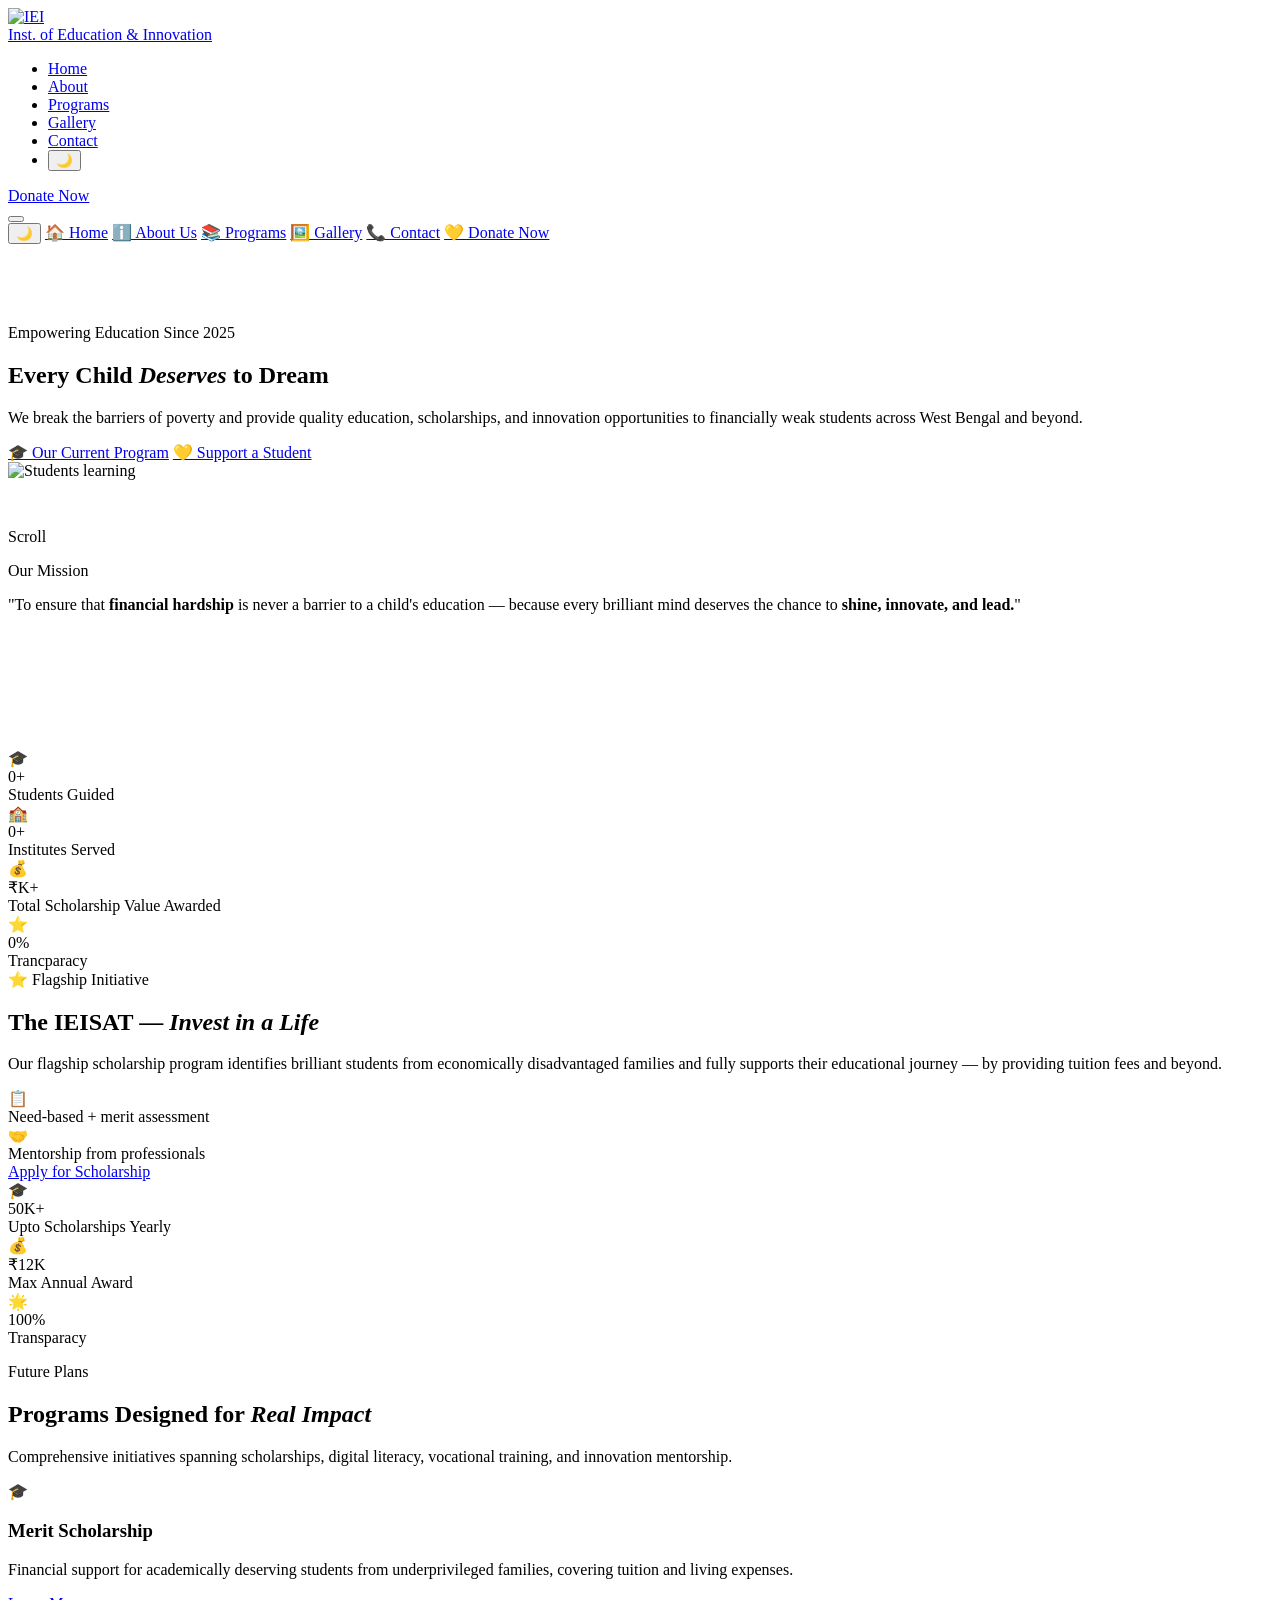
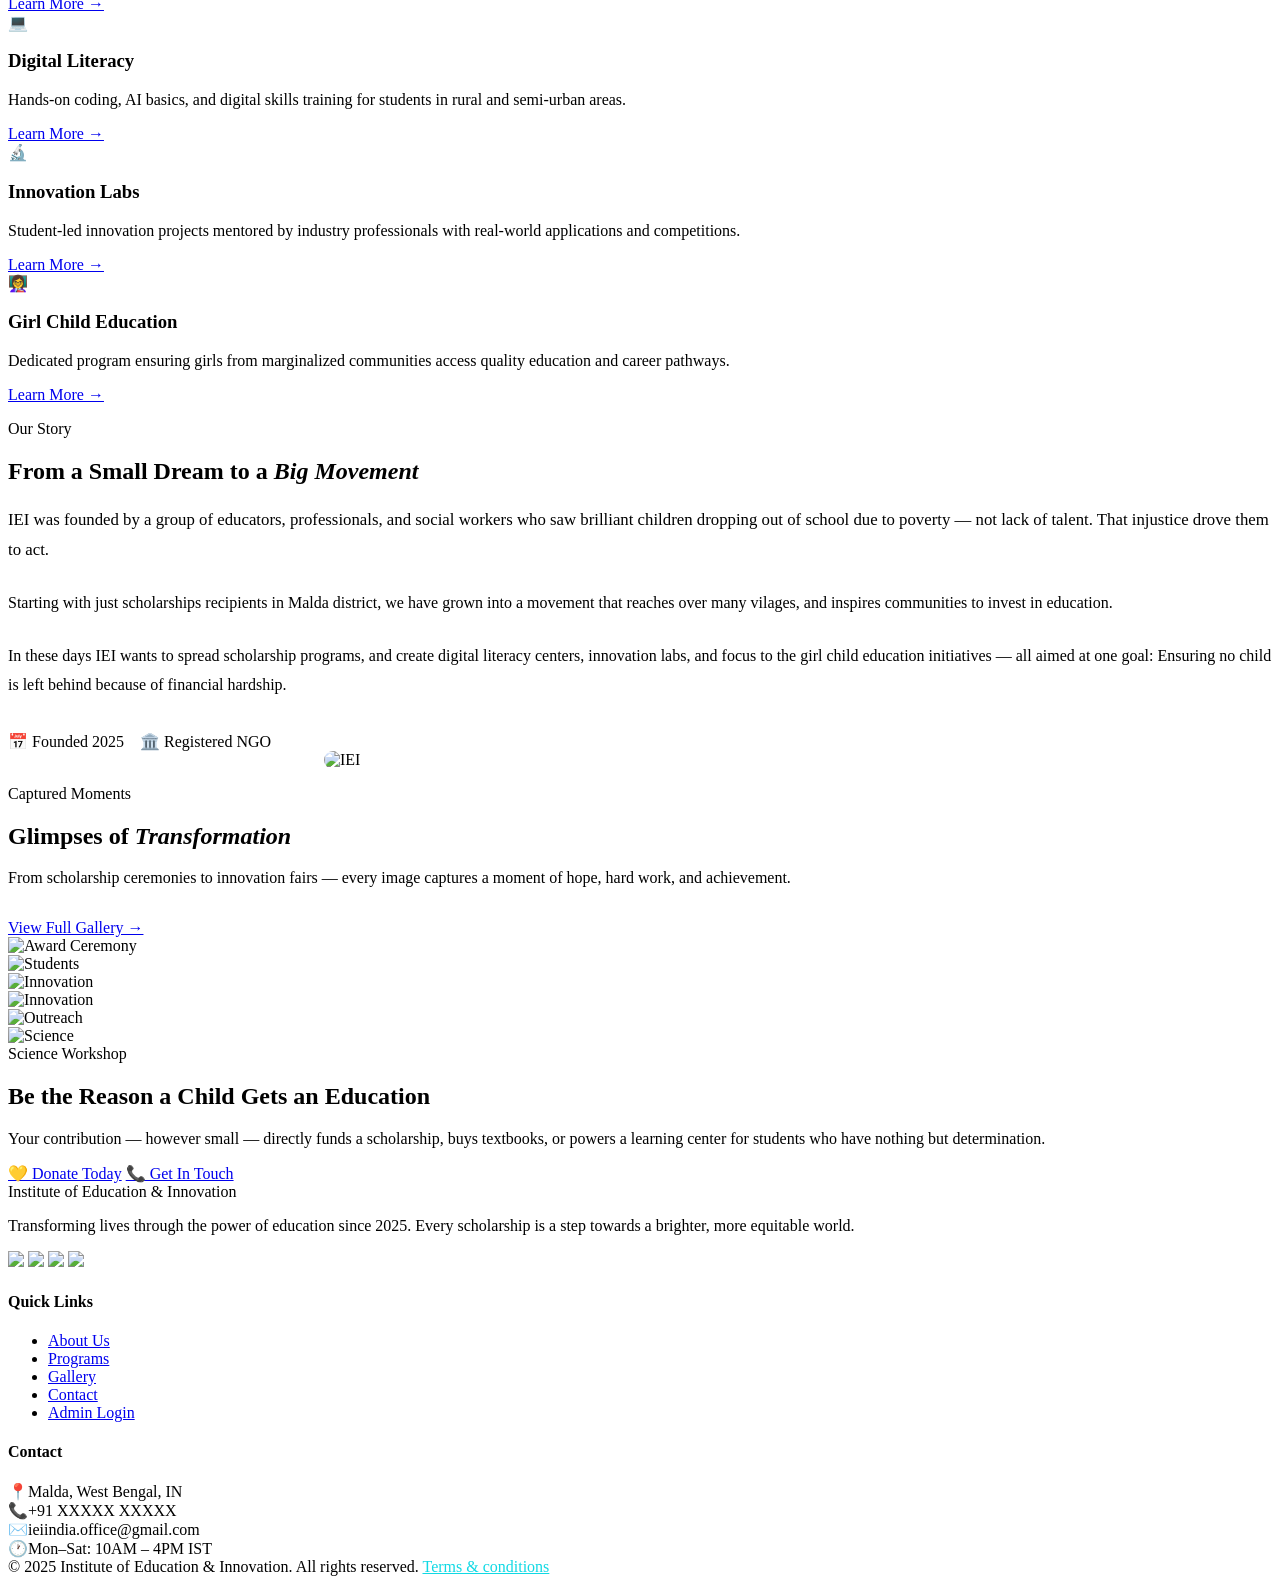
==== index.html @ 22fd5e01 "Add files via upload" ====
<!doctype html>
<html lang="en">
  <head>
    <script>
      // Apply saved theme INSTANTLY — prevents flash of default theme
      (function () {
        var t = localStorage.getItem("iei-site-theme");
        if (t && t !== "default")
          document.documentElement.setAttribute("data-site-theme", t);
        var d = localStorage.getItem("iei-theme");
        if (d === "dark")
          document.documentElement.setAttribute("data-theme", "dark");
      })();
    </script>
    <meta charset="UTF-8" />
    <meta name="viewport" content="width=device-width, initial-scale=1.0" />
    <meta
      name="description"
      content="Institute of Education & Innovation — Empowering underprivileged students through scholarships, education and innovation programs in West Bengal."
    />
    <title>Institute of Education & Innovation</title>
    <link rel="stylesheet" href="css/main.css" />
    <link rel="stylesheet" href="css/loader.css" />
    <link rel="stylesheet" href="css/themes.css" />
    <link rel="stylesheet" href="css/home.css" />
  </head>
  <body>
    <!-- NAVBAR -->
    <nav class="navbar" id="navbar">
  <div class="nav-container">
    <a href="index.html" class="nav-logo">
      <div class="nav-logo-icon">
    <img src="./img/ieilogo.png" alt="IEI">
      </div>
      <div class="nav-logo-text">
        <span class="nav-logo-primary">Inst. of Education</span>
        <span class="nav-logo-secondary">& Innovation</span>
      </div>
    </a>
        <ul class="nav-links">
          <li><a href="index.html" class="nav-link active">Home</a></li>
          <li><a href="#abt" class="nav-link">About</a></li>
          <li><a href="#scholarshipsec" class="nav-link">Programs</a></li>
          <!-- <li><a href="news.html" class="nav-link">Updates</a></li> -->
          <li><a href="gallery.html" class="nav-link">Gallery</a></li>
          <li><a href="contact.html" class="nav-link">Contact</a></li>
          <li>
            <button class="theme-toggle" aria-label="Toggle theme">🌙</button>
          </li>
        </ul>
        <div class="nav-actions">
          <a href="contact.html#donate" class="btn btn-primary btn-sm"
            >Donate Now</a
          >
        </div>
        <button class="hamburger" id="hamburger" aria-label="Menu">
          <span></span><span></span><span></span>
        </button>
      </div>
    </nav>

    <!-- MOBILE NAV -->
    <nav class="mobile-nav" id="mobileNav">
      <button class="theme-toggle" aria-label="Toggle theme">🌙</button>
      <a href="index.html" class="mobile-nav-link">🏠 Home</a>
      <a href="#abt" class="mobile-nav-link">ℹ️ About Us</a>
      <a href="#scholarshipsec" class="mobile-nav-link">📚 Programs</a>
      <!-- <a href="news.html" class="mobile-nav-link">📰 News & Events</a> -->
      <a href="gallery.html" class="mobile-nav-link">🖼️ Gallery</a>
      <a href="contact.html" class="mobile-nav-link">📞 Contact</a>
      <a
        href="contact.html#donate"
        class="btn btn-primary"
        style="margin-top: 1rem"
        >💛 Donate Now</a
      >
    </nav>

    <!-- HERO SECTION -->
    <section class="hero-section">
      <div class="hero-bg">
        <div class="hero-bg-pattern"></div>
        <div class="hero-grid-overlay"></div>
      </div>
      <div class="container">
        <div class="grid-2" style="align-items: center; padding: 5rem 0 3rem">
          <div class="hero-content">
            <div class="hero-eyebrow">
              <span class="hero-eyebrow-dot"></span>
              Empowering Education Since 2025
            </div>
            <h1 class="hero-title">
              Every Child
              <em>Deserves</em>
              <span class="hero-title-accent">to Dream</span>
            </h1>
            <p class="hero-desc">
              We break the barriers of poverty and provide quality education,
              scholarships, and innovation opportunities to financially weak
              students across West Bengal and beyond.
            </p>
            <div class="hero-actions">
              <a href="#scholarshipsec" class="btn btn-gold btn-lg"
                >🎓 Our Current Program</a
              >
              <a href="contact.html#donate" class="btn btn-white btn-lg"
                >💛 Support a Student</a
              >
            </div>
            <!-- <div class="hero-stats">
          <div class="hero-stat-item">
            <div class="hero-stat-number">
              <span data-count="2400">0</span><span>+</span></div>
            <div class="hero-stat-label">Students Supported</div>
          </div>
          <div class="hero-stat-item">
            <div class="hero-stat-number"><span data-count="180">0</span><span>+</span></div>
            <div class="hero-stat-label">Villages Reached</div>
          </div>
          <div class="hero-stat-item">
            <div class="hero-stat-number"><span data-count="13">0</span></div>
            <div class="hero-stat-label">Years of Impact</div>
          </div>
        </div> -->
          </div>
          <div class="hero-image-side">
            <div class="hero-image-frame">
              <img
                src="img/heroimg1.png"
                alt="Students learning"
                class="hero-img-main"
              />
              <!-- <div class="hero-card-float hero-card-float-1">
            <div class="float-card-icon">🏆</div>
            <div class="float-card-value">₹2.4Cr+</div>
            <div class="float-card-label">Scholarships Awarded</div>
          </div> -->
              <!-- <div class="hero-card-float hero-card-float-2">
            <div class="float-card-icon">⭐</div>
            <div class="float-card-value">96%</div>
            <div class="float-card-label">Success Rate</div>
          </div> -->
            </div>
          </div>
        </div>
      </div>
      <div class="scroll-indicator">
        <div class="scroll-mouse"><div class="scroll-wheel"></div></div>
        <span>Scroll</span>
      </div>
    </section>

    <!-- MISSION STATEMENT -->
    <section class="section mission-section">
      <div class="container">
        <div class="reveal">
          <div class="center"></div>
          <p class="section-label">Our Mission</p>
          <p class="mission-text">
            "To ensure that <strong>financial hardship</strong> is never a
            barrier to a child's education — because every brilliant mind
            deserves the chance to <strong>shine, innovate, and lead.</strong>"
          </p>
          <div class="divider"></div>
        </div>
      </div>
    </section>

    <!-- IMPACT STATS -->
    <section class="section stats-section">
      <div class="container">
        <div class="section-header reveal" style="color: #fff">
          <p class="section-label" style="color: var(--clr-gold-light)">
            Our Impact
          </p>
          <h2 class="section-title" style="color: #fff">
            Numbers That Tell Our <em>Story</em>
          </h2>
          <p class="section-desc" style="color: rgba(255, 255, 255, 0.65)">
            Every number represents a life transformed, a dream fulfilled, a
            future secured.
          </p>
        </div>
        <div class="stats-grid">
          <div class="stat-card reveal delay-1">
            <span class="stat-icon">🎓</span>
            <div class="stat-number">
              <span data-count="500">0</span><span class="suffix">+</span>
            </div>
            <div class="stat-label">Students Guided</div>
          </div>
          <div class="stat-card reveal delay-2">
            <span class="stat-icon">🏫</span>
            <div class="stat-number">
              <span data-count="80">0</span><span class="suffix">+</span>
            </div>
            <div class="stat-label">Institutes Served</div>
          </div>
          <div class="stat-card reveal delay-3">
            <span class="stat-icon">💰</span>
            <div class="stat-number">
              ₹<span data-count="100"></span><span class="suffix">K+</span>
            </div>
            <div class="stat-label">Total Scholarship Value Awarded</div>
          </div>
          <div class="stat-card reveal delay-4">
            <span class="stat-icon">⭐</span>
            <div class="stat-number">
              <span data-count="100">0</span><span class="suffix">%</span>
            </div>
            <div class="stat-label">Trancparacy</div>
          </div>
        </div>
      </div>
    </section>

    <!-- SCHOLARSHIP HIGHLIGHT -->
    <section class="section scholarship-section" id="scholarshipsec">
      <div class="container">
        <div class="scholarship-card-big reveal-scale">
          <div class="scholarship-content">
            <div class="scholarship-eyebrow">⭐ Flagship Initiative</div>
            <h2 class="scholarship-title">
              The IEISAT — <em>Invest in a Life</em>
            </h2>
            <p class="scholarship-desc">
              Our flagship scholarship program identifies brilliant students
              from economically disadvantaged families and fully supports their
              educational journey — by providing tuition fees and
              beyond.
            </p>
            <div class="scholarship-features">
              <div class="scholarship-feature">
                <div class="scholarship-feature-icon">📋</div>
                Need-based + merit assessment
              </div>
              <!-- <div class="scholarship-feature">
                <div class="scholarship-feature-icon">💸</div>
                Full tuition, books & living support
              </div> -->
              <div class="scholarship-feature">
                <div class="scholarship-feature-icon">🤝</div>
                Mentorship from professionals
              </div>
              <!-- <div class="scholarship-feature">
                <div class="scholarship-feature-icon">💼</div>
                Career placement assistance
              </div> -->
            </div>
            <div style="display: flex; gap: 1rem; flex-wrap: wrap">
              <a href="https://ieisat.vercel.app" class="btn btn-gold btn-lg"
                >Apply for Scholarship</a
              >
              <a
                href="contact.html#donate"
                class="btn btn-outline"
                style="color: #fff; border-color: rgba(255, 255, 255, 0.3)"
                >Sponsor a Student</a
              >
            </div>
          </div>
          <div class="scholarship-visual">
            <div class="scholarship-stat-card">
              <div class="sch-stat-icon">🎓</div>
              <div>
                <div class="sch-stat-num">50K+</div>
                <div class="sch-stat-lbl">Upto Scholarships Yearly</div>
              </div>
            </div>
            <div class="scholarship-stat-card">
              <div class="sch-stat-icon">💰</div>
              <div>
                <div class="sch-stat-num">₹12K</div>
                <div class="sch-stat-lbl">Max Annual Award</div>
              </div>
            </div>
            <!-- <div class="scholarship-stat-card">
              <div class="sch-stat-icon">📊</div>
              <div>
                <div class="sch-stat-num">4 Yrs</div>
                <div class="sch-stat-lbl">Full Course Support</div>
              </div>
            </div> -->
            <div class="scholarship-stat-card">
              <div class="sch-stat-icon">🌟</div>
              <div>
                <div class="sch-stat-num">100%</div>
                <div class="sch-stat-lbl">Transparacy</div>
              </div>
            </div>
          </div>
        </div>
      </div>
    </section>

    <!-- FEATURED PROGRAMS -->
    <section class="section programs-section">
      <div class="container">
        <div class="section-header reveal">
          <p class="section-label">Future Plans</p>
          <h2 class="section-title">
            Programs Designed for <em>Real Impact</em>
          </h2>
          <p class="section-desc">
            Comprehensive initiatives spanning scholarships, digital literacy,
            vocational training, and innovation mentorship.
          </p>
        </div>
        <div class="grid-4">
          <div class="program-card reveal delay-1">
            <div class="program-icon icon-primary">🎓</div>
            <h3>Merit Scholarship</h3>
            <p>
              Financial support for academically deserving students from
              underprivileged families, covering tuition and living expenses.
            </p>
            <a href="#" class="program-link">Learn More →</a>
          </div>
          <div class="program-card reveal delay-2">
            <div class="program-icon icon-gold">💻</div>
            <h3>Digital Literacy</h3>
            <p>
              Hands-on coding, AI basics, and digital skills training for
              students in rural and semi-urban areas.
            </p>
            <a href="#" class="program-link">Learn More →</a>
          </div>
          <div class="program-card reveal delay-3">
            <div class="program-icon icon-navy">🔬</div>
            <h3>Innovation Labs</h3>
            <p>
              Student-led innovation projects mentored by industry professionals
              with real-world applications and competitions.
            </p>
            <a href="#" class="program-link">Learn More →</a>
          </div>
          <div class="program-card reveal delay-4">
            <div class="program-icon icon-green">👩‍🏫</div>
            <h3>Girl Child Education</h3>
            <p>
              Dedicated program ensuring girls from marginalized communities
              access quality education and career pathways.
            </p>
            <a href="#" class="program-link">Learn More →</a>
          </div>
        </div>
      </div>
    </section>
<!-- About Section -->
  <section class="section" id="abt" style="background:var(--clr-bg)">
  <div class="container">
    <div class="grid-2" style="align-items:center;gap:4rem;">
      <div class="reveal-left">
        <p class="section-label">Our Story</p>
        <h2 class="section-title">From a Small Dream to a <em>Big Movement</em></h2>
        <p style="font-size:1.05rem;color:var(--clr-text-2);line-height:1.8;margin-bottom:1.5rem;">IEI was founded by a group of educators, professionals, and social workers who saw brilliant children dropping out of school due to poverty — not lack of talent. That injustice drove them to act.</p>
        <p style="font-size:1rem;color:var(--clr-text-2);line-height:1.8;margin-bottom:1.5rem;">Starting with just scholarships recipients in Malda district, we have grown into a movement that reaches over many vilages, and inspires communities to invest in education.</p>
        <p style="font-size:1rem;color:var(--clr-text-2);line-height:1.8;margin-bottom:2rem;">In these days IEI wants to spread scholarship programs, and create digital literacy centers, innovation labs, and focus to the girl child education initiatives — all aimed at one goal: Ensuring no child is left behind because of financial hardship.</p>
        <div style="display:flex;gap:1rem;flex-wrap:wrap;">
          <div class="badge badge-primary">📅 Founded 2025</div>
          <div class="badge badge-gold">🏛️ Registered NGO</div>
        </div>
      </div>
      <div class="reveal-right">
        <img src="img/ieilogo.png" alt="IEI" style="border-radius:24px; width:50%; margin:0 auto; display:block; box-shadow:var(--shadow-lg);">
      </div>
    </div>
  </div>
</section>

    <!-- LATEST NEWS PREVIEW -->
    <!-- <section class="section news-section">
      <div class="container">
        <div
          class="flex-between reveal"
          style="margin-bottom: var(--space-3xl); flex-wrap: wrap; gap: 1rem"
        >
          <div>
            <p class="section-label" style="margin-bottom: 0.5rem">
              Stay Updated
            </p>
            <h2 class="section-title" style="margin-bottom: 0">
              Latest <em>News & Events</em>
            </h2>
          </div>
          <a href="news.html" class="btn btn-outline">View All →</a>
        </div>
        <div class="grid-3" id="newsPreviewGrid">
          <-- Populated by news.js -->
          <!-- <div class="card reveal delay-1">
            <div
              style="
                height: 220px;
                background: var(--clr-bg-2);
                border-radius: 16px 16px 0 0;
                display: flex;
                align-items: center;
                justify-content: center;
                color: var(--clr-text-muted);
                font-size: 2rem;
              "
            >
              📰
            </div>
            <div class="card-body">
              <span class="card-tag">Loading...</span>
              <h3 class="card-title">Loading news...</h3>
            </div>
          </div>
        </div>
      </div>
    </section> -->

    <!-- GALLERY PREVIEW -->
    <section class="section gallery-preview-section">
      <div class="container">
        <div class="grid-2" style="align-items: center; gap: 4rem">
          <div class="reveal-left">
            <p class="section-label">Captured Moments</p>
            <h2 class="section-title">Glimpses of <em>Transformation</em></h2>
            <p class="section-desc" style="text-align: left; margin: 0 0 2rem">
              From scholarship ceremonies to innovation fairs — every image
              captures a moment of hope, hard work, and achievement.
            </p>
            <a href="gallery.html" class="btn btn-primary"
              >View Full Gallery →</a
            >
          </div>
          <div class="gallery-grid-preview reveal-right">
            <div class="gallery-preview-item">
              <img
                src="https://images.unsplash.com/photo-1523580494863-6f3031224c94?w=600&q=80"
                alt="Award Ceremony"
                class="gallery-preview-img"
              />
              <div class="gallery-preview-overlay">
                <span class="gallery-preview-label"></span>
              </div>
            </div>
            <div class="gallery-preview-item">
              <img
                src="https://images.unsplash.com/photo-1509062522246-3755977927d7?w=600&q=80"
                alt="Students"
                class="gallery-preview-img"
              />
              <div class="gallery-preview-overlay">
                <span class="gallery-preview-label"></span>
              </div>
            </div>
            <div class="gallery-preview-item">
              <img
                src="https://images.unsplash.com/photo-1540575467063-178a50c2df87?w=600&q=80"
                alt="Innovation"
                class="gallery-preview-img"
              />
              <div class="gallery-preview-overlay">
                <span class="gallery-preview-label"></span>
              </div>
            </div>
            <div class="gallery-preview-item">
              <img
                src="https://images.unsplash.com/photo-1540575467063-178a50c2df87?w=600&q=80"
                alt="Innovation"
                class="gallery-preview-img"
              />
              <div class="gallery-preview-overlay">
                <span class="gallery-preview-label"></span>
              </div>
            </div>
            <div class="gallery-preview-item">
              <img
                src="https://images.unsplash.com/photo-1497633762265-9d179a990aa6?w=600&q=80"
                alt="Outreach"
                class="gallery-preview-img"
              />
              <div class="gallery-preview-overlay">
                <span class="gallery-preview-label"></span>
              </div>
            </div>
            <div class="gallery-preview-item">
              <img
                src="https://images.unsplash.com/photo-1544717305-2782549b5136?w=600&q=80"
                alt="Science"
                class="gallery-preview-img"
              />
              <div class="gallery-preview-overlay">
                <span class="gallery-preview-label">Science Workshop</span>
              </div>
            </div>
          </div>
        </div>
      </div>
    </section>

    <!-- TESTIMONIALS -->
    <!-- <section class="section testimonials-section">
      <div class="container">
        <div class="section-header reveal">
          <p class="section-label">Success Stories</p>
          <h2 class="section-title">
            Lives Changed, <em>Dreams Fulfilled</em>
          </h2>
          <p class="section-desc">
            Hear from the students whose lives were transformed by IEI's support
            and dedication.
          </p>
        </div>
        <div class="grid-3">
          <div class="testimonial-card reveal delay-1">
            <div class="testimonial-quote">"</div>
            <p class="testimonial-text">
              IEI's scholarship was the difference between giving up my dreams
              and pursuing medicine. Today I'm a final-year MBBS student, and I
              owe my journey to their belief in me.
            </p>
            <div class="testimonial-author">
              <div class="testimonial-avatar-placeholder">P</div>
              <div>
                <div class="testimonial-name">Priya Sharma</div>
                <div class="testimonial-role">
                  MBBS Student, Medical College Kolkata
                </div>
              </div>
            </div>
          </div>
          <div class="testimonial-card reveal delay-2">
            <div class="testimonial-quote">"</div>
            <p class="testimonial-text">
              Growing up in a small village with parents who were farmers,
              higher education seemed impossible. IEI not only funded my
              engineering degree but mentored me every step of the way.
            </p>
            <div class="testimonial-author">
              <div class="testimonial-avatar-placeholder">R</div>
              <div>
                <div class="testimonial-name">Rahul Das</div>
                <div class="testimonial-role">
                  Software Engineer, TCS Kolkata
                </div>
              </div>
            </div>
          </div>
          <div class="testimonial-card reveal delay-3">
            <div class="testimonial-quote">"</div>
            <p class="testimonial-text">
              The digital literacy program opened a world I never knew existed.
              I went from not owning a phone to building my first app and
              winning a district-level hackathon.
            </p>
            <div class="testimonial-author">
              <div class="testimonial-avatar-placeholder">A</div>
              <div>
                <div class="testimonial-name">Ananya Roy</div>
                <div class="testimonial-role">App Developer & IEI Alumni</div>
              </div>
            </div>
          </div>
        </div>
      </div>
    </section> -->

    <!-- CTA -->
    <section class="section cta-section">
      <div class="container">
        <div class="cta-content reveal">
          <h2 class="cta-title">Be the Reason a Child Gets an Education</h2>
          <p class="cta-desc">
            Your contribution — however small — directly funds a scholarship,
            buys textbooks, or powers a learning center for students who have
            nothing but determination.
          </p>
          <div class="cta-actions">
            <a href="contact.html#donate" class="btn btn-gold btn-lg"
              >💛 Donate Today</a
            >
            <a href="contact.html" class="btn btn-white btn-lg"
              >📞 Get In Touch</a
            >
          </div>
        </div>
      </div>
    </section>

    <!-- FOOTER -->
    <footer class="footer">
      <div class="container">
        <div class="footer-grid">
          <div class="footer-brand">
            <div class="footer-logo-text">
              Institute of Education & Innovation
            </div>
            <p>
              Transforming lives through the power of education since 2025.
              Every scholarship is a step towards a brighter, more equitable
              world.
            </p>
            <div class="footer-social">
              <a href="#" class="footer-social-link" aria-label="Facebook"><img src= "img/fblogo.webp"></a>
              <a href="#" class="footer-social-link" aria-label="Twitter"><img src= "img/xlogo.png"></a>
              <a href="#" class="footer-social-link" aria-label="Instagram"><img src= "img/insta logo.webp"></a>
              <a href="#" class="footer-social-link" aria-label="YouTube"><img src= "img/ytlogo.webp"></a>
            </div>
          </div>
          <div class="footer-col">
            <h4>Quick Links</h4>
            <ul class="footer-links">
              <li><a href="#abt" class="footer-link">About Us</a></li>
              <li><a href="#scholarshipsec" class="footer-link">Programs</a></li>
              <!-- <li><a href="news.html" class="footer-link">News & Events</a></li> -->
              <li><a href="gallery.html" class="footer-link">Gallery</a></li>
              <li><a href="contact.html" class="footer-link">Contact</a></li>
              <li><a href="login.html" class="footer-link">Admin Login</a></li>
            </ul>
          </div>
          <div class="footer-col">
            <!-- <h4>Programs</h4>
            <ul class="footer-links">
              <li>
                <a href="programs.html" class="footer-link"
                  >Merit Scholarship</a
                >
              </li>
              <li>
                <a href="programs.html" class="footer-link">Digital Literacy</a>
              </li>
              <li>
                <a href="programs.html" class="footer-link">Innovation Labs</a>
              </li>
              <li>
                <a href="programs.html" class="footer-link"
                  >Girl Child Education</a
                >
              </li>
              <li>
                <a href="programs.html" class="footer-link"
                  >Vocational Training</a
                >
              </li>
              <li>
                <a href="programs.html" class="footer-link"
                  >Career Mentorship</a
                >
              </li>
            </ul> -->
          </div>
          <div class="footer-col">
            <h4>Contact</h4>
            <div class="footer-contact-item">
              <span>📍</span
              ><span
                >Malda, West Bengal, IN</span
              >
            </div>
            <div class="footer-contact-item">
              <span>📞</span><span>+91 XXXXX XXXXX</span>
            </div>
            <div class="footer-contact-item">
              <span>✉️</span><span>ieiindia.office@gmail.com</span>
            </div>
            <div class="footer-contact-item">
              <span>🕐</span><span>Mon–Sat: 10AM – 4PM IST</span>
            </div>
          </div>
        </div>
        <div class="footer-bottom">
          <span
            >© 2025 Institute of Education & Innovation. All rights
            reserved.</span
          >
          <span><a href="policy.html" style="color: rgb(16, 217, 228);">Terms & conditions </a></span>
        </div>
      </div>
     </footer>


    
    <script src="js/loader.js"></script>
    <script src="js/theme.js"></script>
    <script src="js/main.js"></script>
    <script src="js/animations.js"></script>

  </body>
</html>
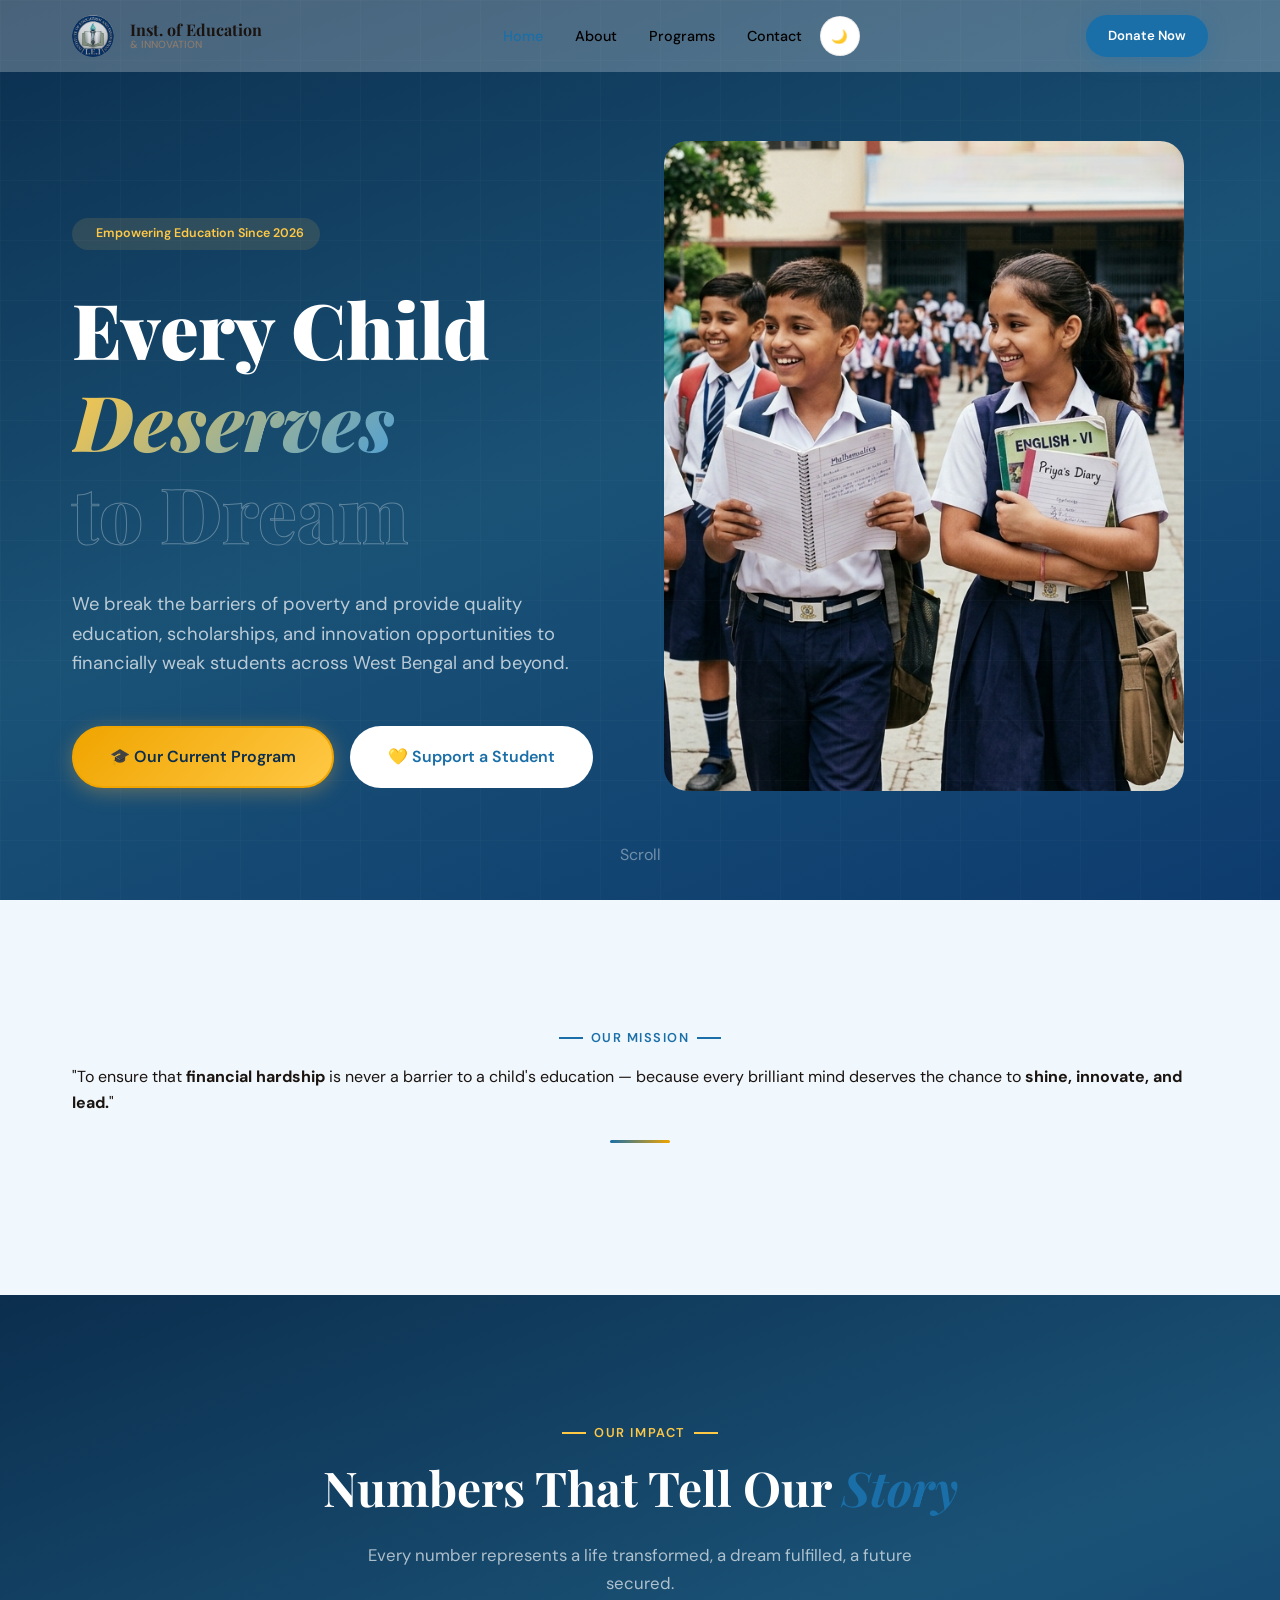
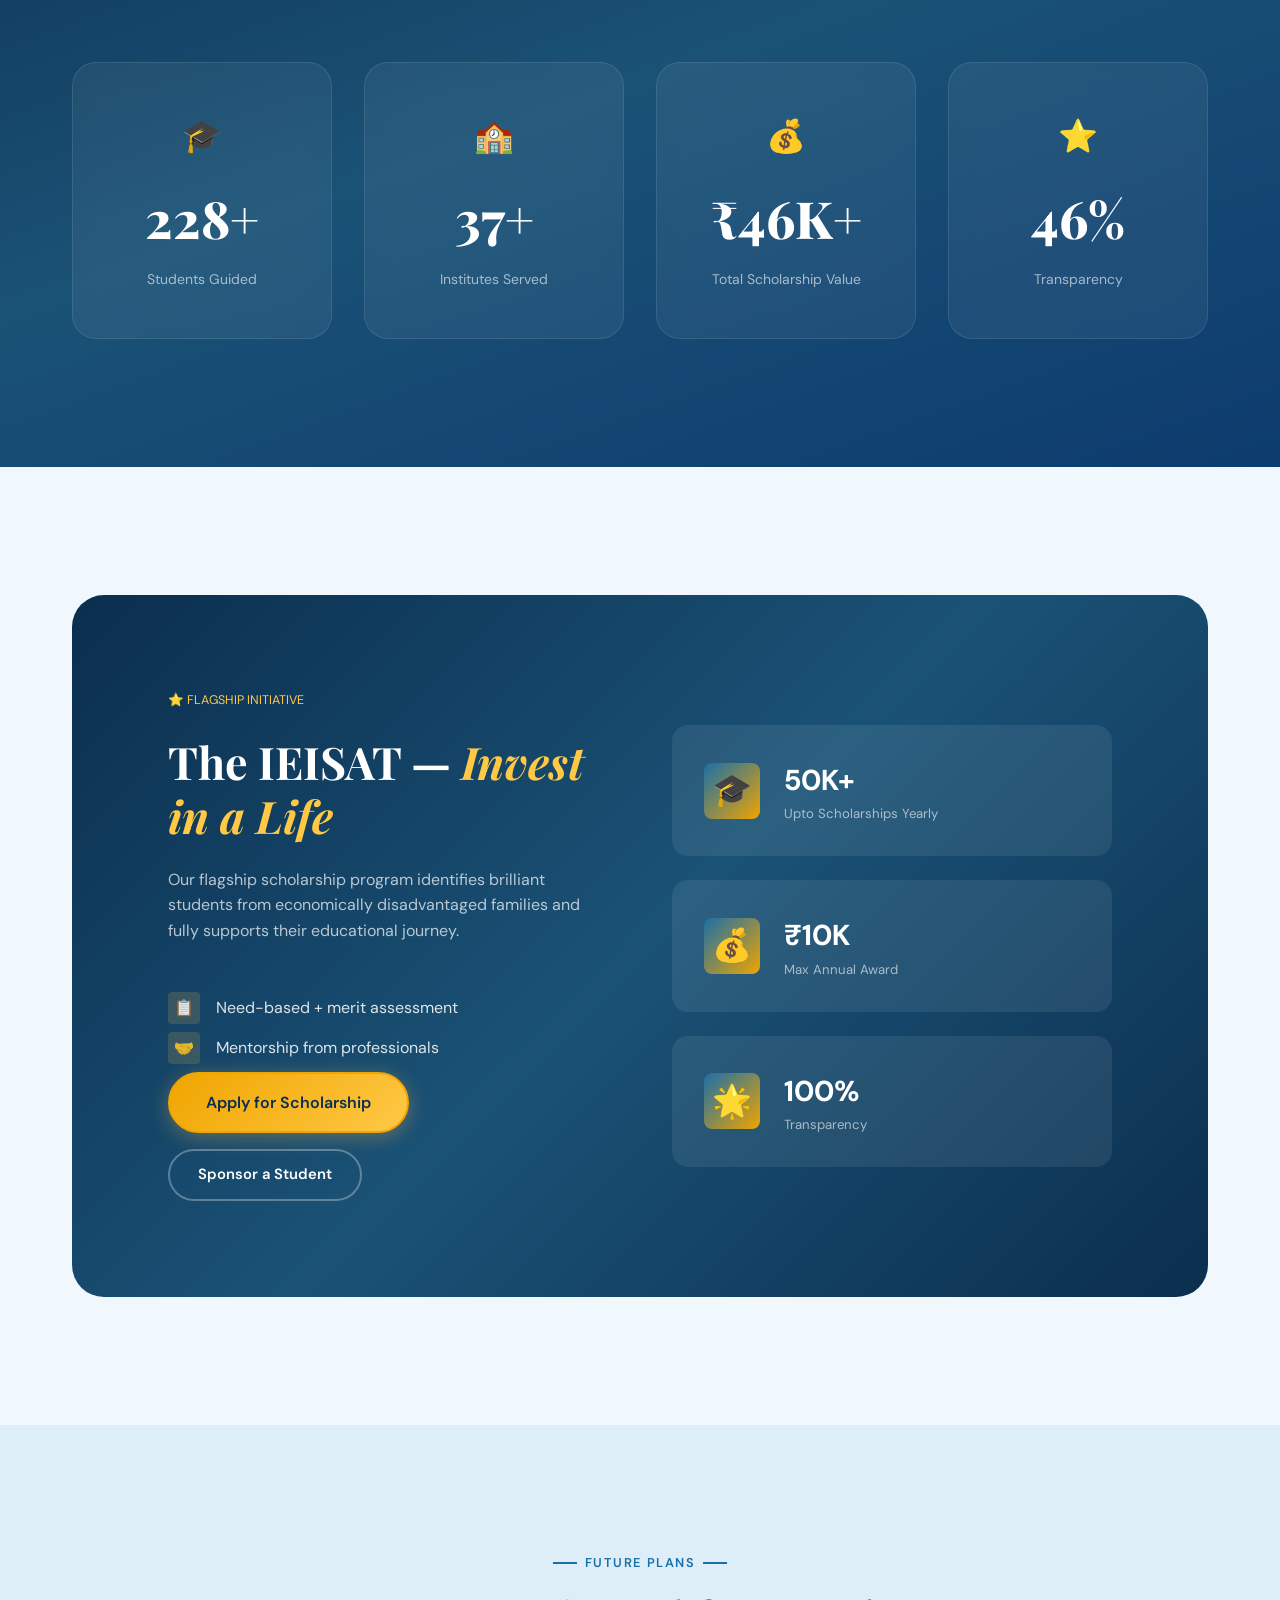
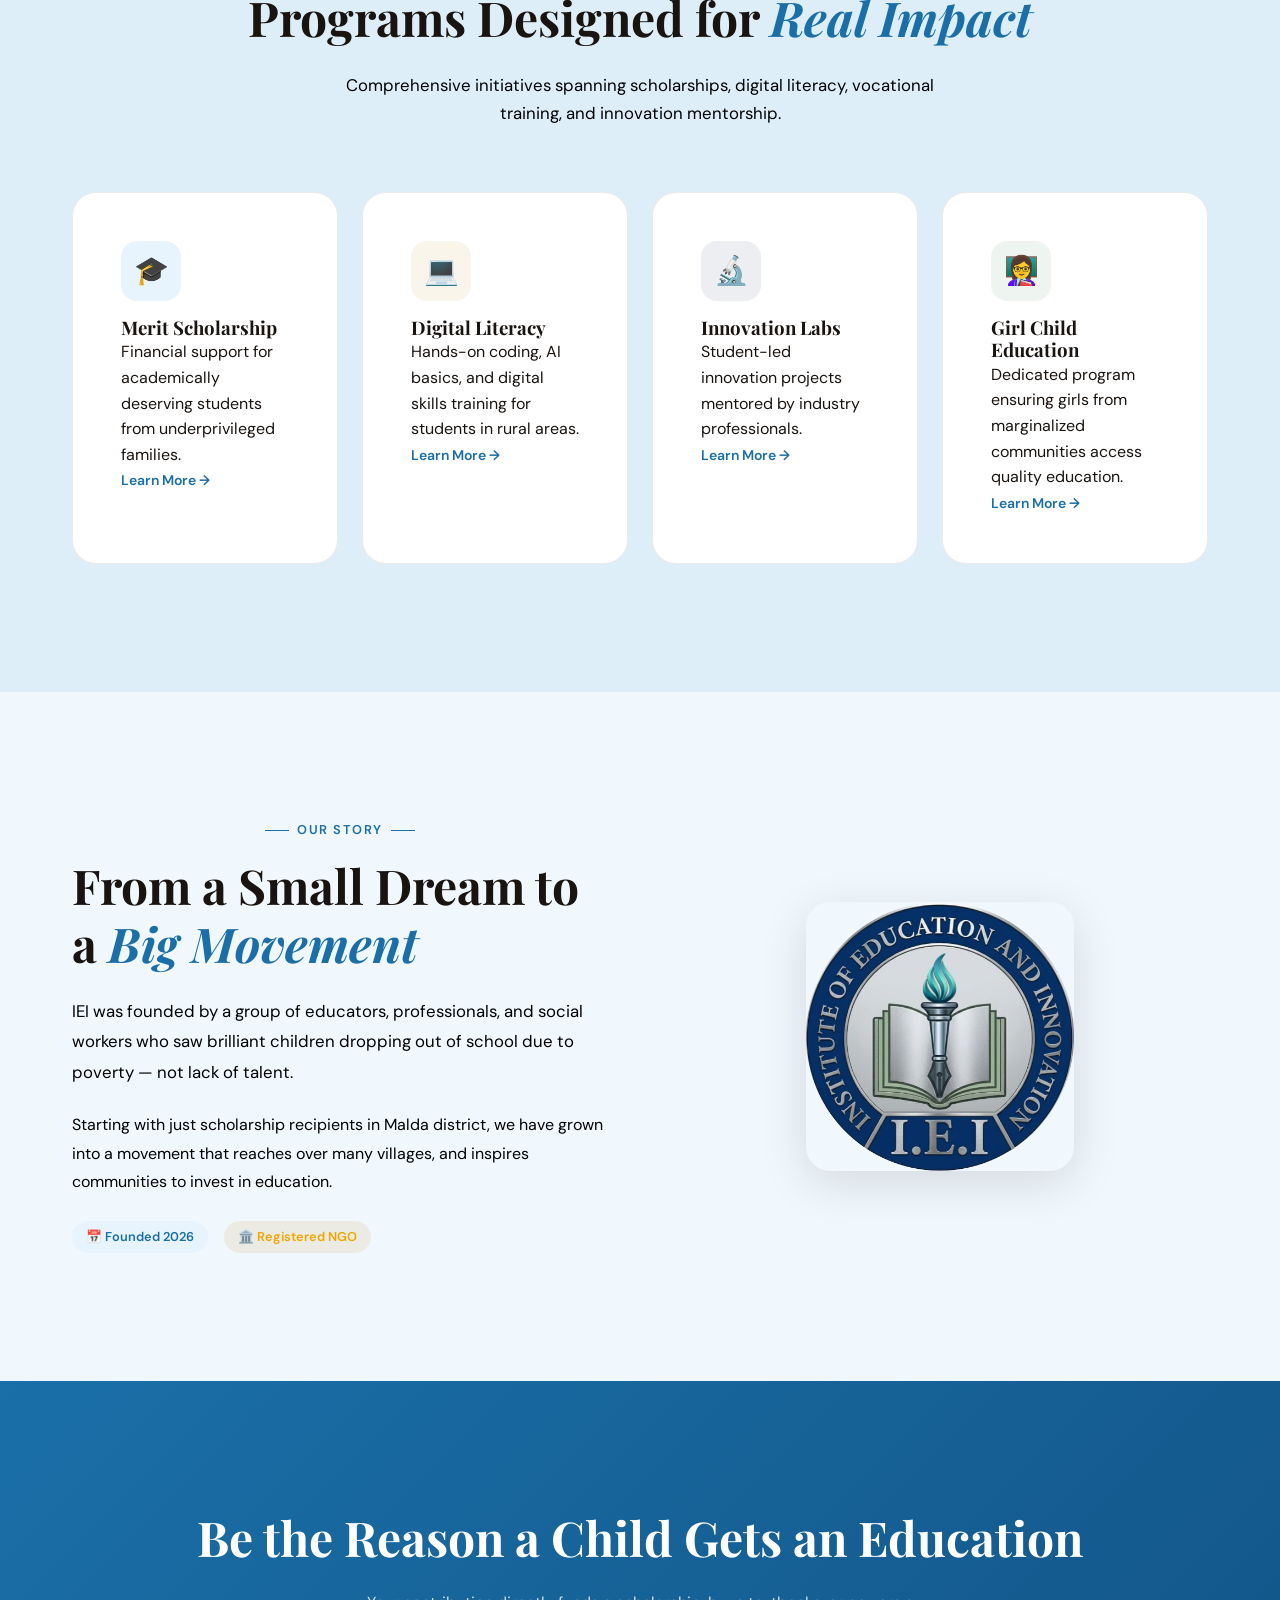
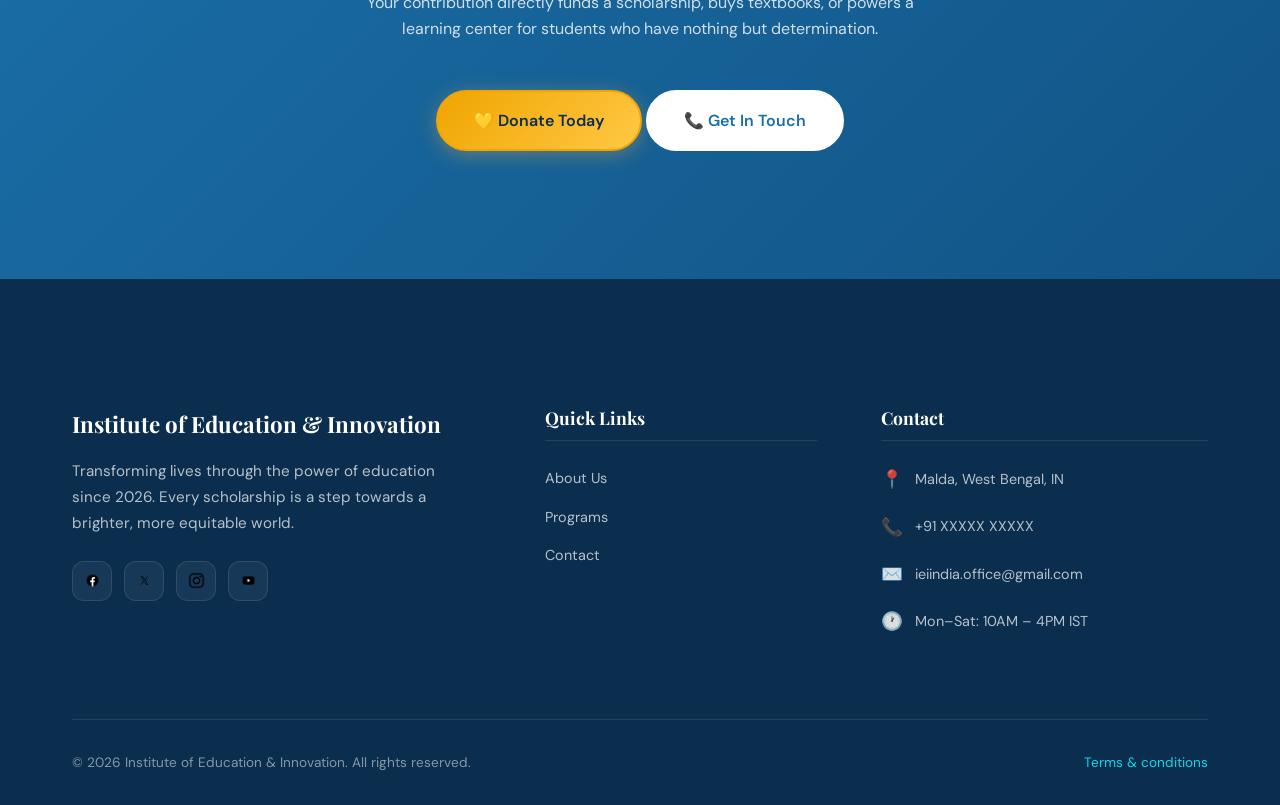
==== commit 8979690c: "Add files via upload" ====
--- a/index.html
+++ b/index.html
@@ -1,683 +1,381 @@
-<!doctype html>
-<html lang="en">
-  <head>
-    <script>
-      // Apply saved theme INSTANTLY — prevents flash of default theme
-      (function () {
-        var t = localStorage.getItem("iei-site-theme");
-        if (t && t !== "default")
-          document.documentElement.setAttribute("data-site-theme", t);
-        var d = localStorage.getItem("iei-theme");
-        if (d === "dark")
-          document.documentElement.setAttribute("data-theme", "dark");
-      })();
-    </script>
-    <meta charset="UTF-8" />
-    <meta name="viewport" content="width=device-width, initial-scale=1.0" />
-    <meta
-      name="description"
-      content="Institute of Education & Innovation — Empowering underprivileged students through scholarships, education and innovation programs in West Bengal."
-    />
-    <title>Institute of Education & Innovation</title>
-    <link rel="stylesheet" href="css/main.css" />
-    <link rel="stylesheet" href="css/loader.css" />
-    <link rel="stylesheet" href="css/themes.css" />
-    <link rel="stylesheet" href="css/home.css" />
-  </head>
-  <body>
-    <!-- NAVBAR -->
-    <nav class="navbar" id="navbar">
-  <div class="nav-container">
-    <a href="index.html" class="nav-logo">
-      <div class="nav-logo-icon">
-    <img src="./img/ieilogo.png" alt="IEI">
-      </div>
-      <div class="nav-logo-text">
-        <span class="nav-logo-primary">Inst. of Education</span>
-        <span class="nav-logo-secondary">& Innovation</span>
-      </div>
-    </a>
-        <ul class="nav-links">
-          <li><a href="index.html" class="nav-link active">Home</a></li>
-          <li><a href="#abt" class="nav-link">About</a></li>
-          <li><a href="#scholarshipsec" class="nav-link">Programs</a></li>
-          <!-- <li><a href="news.html" class="nav-link">Updates</a></li> -->
-          <li><a href="gallery.html" class="nav-link">Gallery</a></li>
-          <li><a href="contact.html" class="nav-link">Contact</a></li>
-          <li>
-            <button class="theme-toggle" aria-label="Toggle theme">🌙</button>
-          </li>
-        </ul>
-        <div class="nav-actions">
-          <a href="contact.html#donate" class="btn btn-primary btn-sm"
-            >Donate Now</a
-          >
-        </div>
-        <button class="hamburger" id="hamburger" aria-label="Menu">
-          <span></span><span></span><span></span>
-        </button>
-      </div>
-    </nav>
-
-    <!-- MOBILE NAV -->
-    <nav class="mobile-nav" id="mobileNav">
-      <button class="theme-toggle" aria-label="Toggle theme">🌙</button>
-      <a href="index.html" class="mobile-nav-link">🏠 Home</a>
-      <a href="#abt" class="mobile-nav-link">ℹ️ About Us</a>
-      <a href="#scholarshipsec" class="mobile-nav-link">📚 Programs</a>
-      <!-- <a href="news.html" class="mobile-nav-link">📰 News & Events</a> -->
-      <a href="gallery.html" class="mobile-nav-link">🖼️ Gallery</a>
-      <a href="contact.html" class="mobile-nav-link">📞 Contact</a>
-      <a
-        href="contact.html#donate"
-        class="btn btn-primary"
-        style="margin-top: 1rem"
-        >💛 Donate Now</a
-      >
-    </nav>
-
-    <!-- HERO SECTION -->
-    <section class="hero-section">
-      <div class="hero-bg">
-        <div class="hero-bg-pattern"></div>
-        <div class="hero-grid-overlay"></div>
-      </div>
-      <div class="container">
-        <div class="grid-2" style="align-items: center; padding: 5rem 0 3rem">
-          <div class="hero-content">
-            <div class="hero-eyebrow">
-              <span class="hero-eyebrow-dot"></span>
-              Empowering Education Since 2025
-            </div>
-            <h1 class="hero-title">
-              Every Child
-              <em>Deserves</em>
-              <span class="hero-title-accent">to Dream</span>
-            </h1>
-            <p class="hero-desc">
-              We break the barriers of poverty and provide quality education,
-              scholarships, and innovation opportunities to financially weak
-              students across West Bengal and beyond.
-            </p>
-            <div class="hero-actions">
-              <a href="#scholarshipsec" class="btn btn-gold btn-lg"
-                >🎓 Our Current Program</a
-              >
-              <a href="contact.html#donate" class="btn btn-white btn-lg"
-                >💛 Support a Student</a
-              >
-            </div>
-            <!-- <div class="hero-stats">
-          <div class="hero-stat-item">
-            <div class="hero-stat-number">
-              <span data-count="2400">0</span><span>+</span></div>
-            <div class="hero-stat-label">Students Supported</div>
-          </div>
-          <div class="hero-stat-item">
-            <div class="hero-stat-number"><span data-count="180">0</span><span>+</span></div>
-            <div class="hero-stat-label">Villages Reached</div>
-          </div>
-          <div class="hero-stat-item">
-            <div class="hero-stat-number"><span data-count="13">0</span></div>
-            <div class="hero-stat-label">Years of Impact</div>
-          </div>
-        </div> -->
-          </div>
-          <div class="hero-image-side">
-            <div class="hero-image-frame">
-              <img
-                src="img/heroimg1.png"
-                alt="Students learning"
-                class="hero-img-main"
-              />
-              <!-- <div class="hero-card-float hero-card-float-1">
-            <div class="float-card-icon">🏆</div>
-            <div class="float-card-value">₹2.4Cr+</div>
-            <div class="float-card-label">Scholarships Awarded</div>
-          </div> -->
-              <!-- <div class="hero-card-float hero-card-float-2">
-            <div class="float-card-icon">⭐</div>
-            <div class="float-card-value">96%</div>
-            <div class="float-card-label">Success Rate</div>
-          </div> -->
-            </div>
-          </div>
-        </div>
-      </div>
-      <div class="scroll-indicator">
-        <div class="scroll-mouse"><div class="scroll-wheel"></div></div>
-        <span>Scroll</span>
-      </div>
-    </section>
-
-    <!-- MISSION STATEMENT -->
-    <section class="section mission-section">
-      <div class="container">
-        <div class="reveal">
-          <div class="center"></div>
-          <p class="section-label">Our Mission</p>
-          <p class="mission-text">
-            "To ensure that <strong>financial hardship</strong> is never a
-            barrier to a child's education — because every brilliant mind
-            deserves the chance to <strong>shine, innovate, and lead.</strong>"
-          </p>
-          <div class="divider"></div>
-        </div>
-      </div>
-    </section>
-
-    <!-- IMPACT STATS -->
-    <section class="section stats-section">
-      <div class="container">
-        <div class="section-header reveal" style="color: #fff">
-          <p class="section-label" style="color: var(--clr-gold-light)">
-            Our Impact
-          </p>
-          <h2 class="section-title" style="color: #fff">
-            Numbers That Tell Our <em>Story</em>
-          </h2>
-          <p class="section-desc" style="color: rgba(255, 255, 255, 0.65)">
-            Every number represents a life transformed, a dream fulfilled, a
-            future secured.
-          </p>
-        </div>
-        <div class="stats-grid">
-          <div class="stat-card reveal delay-1">
-            <span class="stat-icon">🎓</span>
-            <div class="stat-number">
-              <span data-count="500">0</span><span class="suffix">+</span>
-            </div>
-            <div class="stat-label">Students Guided</div>
-          </div>
-          <div class="stat-card reveal delay-2">
-            <span class="stat-icon">🏫</span>
-            <div class="stat-number">
-              <span data-count="80">0</span><span class="suffix">+</span>
-            </div>
-            <div class="stat-label">Institutes Served</div>
-          </div>
-          <div class="stat-card reveal delay-3">
-            <span class="stat-icon">💰</span>
-            <div class="stat-number">
-              ₹<span data-count="100"></span><span class="suffix">K+</span>
-            </div>
-            <div class="stat-label">Total Scholarship Value Awarded</div>
-          </div>
-          <div class="stat-card reveal delay-4">
-            <span class="stat-icon">⭐</span>
-            <div class="stat-number">
-              <span data-count="100">0</span><span class="suffix">%</span>
-            </div>
-            <div class="stat-label">Trancparacy</div>
-          </div>
-        </div>
-      </div>
-    </section>
-
-    <!-- SCHOLARSHIP HIGHLIGHT -->
-    <section class="section scholarship-section" id="scholarshipsec">
-      <div class="container">
-        <div class="scholarship-card-big reveal-scale">
-          <div class="scholarship-content">
-            <div class="scholarship-eyebrow">⭐ Flagship Initiative</div>
-            <h2 class="scholarship-title">
-              The IEISAT — <em>Invest in a Life</em>
-            </h2>
-            <p class="scholarship-desc">
-              Our flagship scholarship program identifies brilliant students
-              from economically disadvantaged families and fully supports their
-              educational journey — by providing tuition fees and
-              beyond.
-            </p>
-            <div class="scholarship-features">
-              <div class="scholarship-feature">
-                <div class="scholarship-feature-icon">📋</div>
-                Need-based + merit assessment
-              </div>
-              <!-- <div class="scholarship-feature">
-                <div class="scholarship-feature-icon">💸</div>
-                Full tuition, books & living support
-              </div> -->
-              <div class="scholarship-feature">
-                <div class="scholarship-feature-icon">🤝</div>
-                Mentorship from professionals
-              </div>
-              <!-- <div class="scholarship-feature">
-                <div class="scholarship-feature-icon">💼</div>
-                Career placement assistance
-              </div> -->
-            </div>
-            <div style="display: flex; gap: 1rem; flex-wrap: wrap">
-              <a href="https://ieisat.vercel.app" class="btn btn-gold btn-lg"
-                >Apply for Scholarship</a
-              >
-              <a
-                href="contact.html#donate"
-                class="btn btn-outline"
-                style="color: #fff; border-color: rgba(255, 255, 255, 0.3)"
-                >Sponsor a Student</a
-              >
-            </div>
-          </div>
-          <div class="scholarship-visual">
-            <div class="scholarship-stat-card">
-              <div class="sch-stat-icon">🎓</div>
-              <div>
-                <div class="sch-stat-num">50K+</div>
-                <div class="sch-stat-lbl">Upto Scholarships Yearly</div>
-              </div>
-            </div>
-            <div class="scholarship-stat-card">
-              <div class="sch-stat-icon">💰</div>
-              <div>
-                <div class="sch-stat-num">₹12K</div>
-                <div class="sch-stat-lbl">Max Annual Award</div>
-              </div>
-            </div>
-            <!-- <div class="scholarship-stat-card">
-              <div class="sch-stat-icon">📊</div>
-              <div>
-                <div class="sch-stat-num">4 Yrs</div>
-                <div class="sch-stat-lbl">Full Course Support</div>
-              </div>
-            </div> -->
-            <div class="scholarship-stat-card">
-              <div class="sch-stat-icon">🌟</div>
-              <div>
-                <div class="sch-stat-num">100%</div>
-                <div class="sch-stat-lbl">Transparacy</div>
-              </div>
-            </div>
-          </div>
-        </div>
-      </div>
-    </section>
-
-    <!-- FEATURED PROGRAMS -->
-    <section class="section programs-section">
-      <div class="container">
-        <div class="section-header reveal">
-          <p class="section-label">Future Plans</p>
-          <h2 class="section-title">
-            Programs Designed for <em>Real Impact</em>
-          </h2>
-          <p class="section-desc">
-            Comprehensive initiatives spanning scholarships, digital literacy,
-            vocational training, and innovation mentorship.
-          </p>
-        </div>
-        <div class="grid-4">
-          <div class="program-card reveal delay-1">
-            <div class="program-icon icon-primary">🎓</div>
-            <h3>Merit Scholarship</h3>
-            <p>
-              Financial support for academically deserving students from
-              underprivileged families, covering tuition and living expenses.
-            </p>
-            <a href="#" class="program-link">Learn More →</a>
-          </div>
-          <div class="program-card reveal delay-2">
-            <div class="program-icon icon-gold">💻</div>
-            <h3>Digital Literacy</h3>
-            <p>
-              Hands-on coding, AI basics, and digital skills training for
-              students in rural and semi-urban areas.
-            </p>
-            <a href="#" class="program-link">Learn More →</a>
-          </div>
-          <div class="program-card reveal delay-3">
-            <div class="program-icon icon-navy">🔬</div>
-            <h3>Innovation Labs</h3>
-            <p>
-              Student-led innovation projects mentored by industry professionals
-              with real-world applications and competitions.
-            </p>
-            <a href="#" class="program-link">Learn More →</a>
-          </div>
-          <div class="program-card reveal delay-4">
-            <div class="program-icon icon-green">👩‍🏫</div>
-            <h3>Girl Child Education</h3>
-            <p>
-              Dedicated program ensuring girls from marginalized communities
-              access quality education and career pathways.
-            </p>
-            <a href="#" class="program-link">Learn More →</a>
-          </div>
-        </div>
-      </div>
-    </section>
-<!-- About Section -->
-  <section class="section" id="abt" style="background:var(--clr-bg)">
-  <div class="container">
-    <div class="grid-2" style="align-items:center;gap:4rem;">
-      <div class="reveal-left">
-        <p class="section-label">Our Story</p>
-        <h2 class="section-title">From a Small Dream to a <em>Big Movement</em></h2>
-        <p style="font-size:1.05rem;color:var(--clr-text-2);line-height:1.8;margin-bottom:1.5rem;">IEI was founded by a group of educators, professionals, and social workers who saw brilliant children dropping out of school due to poverty — not lack of talent. That injustice drove them to act.</p>
-        <p style="font-size:1rem;color:var(--clr-text-2);line-height:1.8;margin-bottom:1.5rem;">Starting with just scholarships recipients in Malda district, we have grown into a movement that reaches over many vilages, and inspires communities to invest in education.</p>
-        <p style="font-size:1rem;color:var(--clr-text-2);line-height:1.8;margin-bottom:2rem;">In these days IEI wants to spread scholarship programs, and create digital literacy centers, innovation labs, and focus to the girl child education initiatives — all aimed at one goal: Ensuring no child is left behind because of financial hardship.</p>
-        <div style="display:flex;gap:1rem;flex-wrap:wrap;">
-          <div class="badge badge-primary">📅 Founded 2025</div>
-          <div class="badge badge-gold">🏛️ Registered NGO</div>
-        </div>
-      </div>
-      <div class="reveal-right">
-        <img src="img/ieilogo.png" alt="IEI" style="border-radius:24px; width:50%; margin:0 auto; display:block; box-shadow:var(--shadow-lg);">
-      </div>
-    </div>
-  </div>
-</section>
-
-    <!-- LATEST NEWS PREVIEW -->
-    <!-- <section class="section news-section">
-      <div class="container">
-        <div
-          class="flex-between reveal"
-          style="margin-bottom: var(--space-3xl); flex-wrap: wrap; gap: 1rem"
-        >
-          <div>
-            <p class="section-label" style="margin-bottom: 0.5rem">
-              Stay Updated
-            </p>
-            <h2 class="section-title" style="margin-bottom: 0">
-              Latest <em>News & Events</em>
-            </h2>
-          </div>
-          <a href="news.html" class="btn btn-outline">View All →</a>
-        </div>
-        <div class="grid-3" id="newsPreviewGrid">
-          <-- Populated by news.js -->
-          <!-- <div class="card reveal delay-1">
-            <div
-              style="
-                height: 220px;
-                background: var(--clr-bg-2);
-                border-radius: 16px 16px 0 0;
-                display: flex;
-                align-items: center;
-                justify-content: center;
-                color: var(--clr-text-muted);
-                font-size: 2rem;
-              "
-            >
-              📰
-            </div>
-            <div class="card-body">
-              <span class="card-tag">Loading...</span>
-              <h3 class="card-title">Loading news...</h3>
-            </div>
-          </div>
-        </div>
-      </div>
-    </section> -->
-
-    <!-- GALLERY PREVIEW -->
-    <section class="section gallery-preview-section">
-      <div class="container">
-        <div class="grid-2" style="align-items: center; gap: 4rem">
-          <div class="reveal-left">
-            <p class="section-label">Captured Moments</p>
-            <h2 class="section-title">Glimpses of <em>Transformation</em></h2>
-            <p class="section-desc" style="text-align: left; margin: 0 0 2rem">
-              From scholarship ceremonies to innovation fairs — every image
-              captures a moment of hope, hard work, and achievement.
-            </p>
-            <a href="gallery.html" class="btn btn-primary"
-              >View Full Gallery →</a
-            >
-          </div>
-          <div class="gallery-grid-preview reveal-right">
-            <div class="gallery-preview-item">
-              <img
-                src="https://images.unsplash.com/photo-1523580494863-6f3031224c94?w=600&q=80"
-                alt="Award Ceremony"
-                class="gallery-preview-img"
-              />
-              <div class="gallery-preview-overlay">
-                <span class="gallery-preview-label"></span>
-              </div>
-            </div>
-            <div class="gallery-preview-item">
-              <img
-                src="https://images.unsplash.com/photo-1509062522246-3755977927d7?w=600&q=80"
-                alt="Students"
-                class="gallery-preview-img"
-              />
-              <div class="gallery-preview-overlay">
-                <span class="gallery-preview-label"></span>
-              </div>
-            </div>
-            <div class="gallery-preview-item">
-              <img
-                src="https://images.unsplash.com/photo-1540575467063-178a50c2df87?w=600&q=80"
-                alt="Innovation"
-                class="gallery-preview-img"
-              />
-              <div class="gallery-preview-overlay">
-                <span class="gallery-preview-label"></span>
-              </div>
-            </div>
-            <div class="gallery-preview-item">
-              <img
-                src="https://images.unsplash.com/photo-1540575467063-178a50c2df87?w=600&q=80"
-                alt="Innovation"
-                class="gallery-preview-img"
-              />
-              <div class="gallery-preview-overlay">
-                <span class="gallery-preview-label"></span>
-              </div>
-            </div>
-            <div class="gallery-preview-item">
-              <img
-                src="https://images.unsplash.com/photo-1497633762265-9d179a990aa6?w=600&q=80"
-                alt="Outreach"
-                class="gallery-preview-img"
-              />
-              <div class="gallery-preview-overlay">
-                <span class="gallery-preview-label"></span>
-              </div>
-            </div>
-            <div class="gallery-preview-item">
-              <img
-                src="https://images.unsplash.com/photo-1544717305-2782549b5136?w=600&q=80"
-                alt="Science"
-                class="gallery-preview-img"
-              />
-              <div class="gallery-preview-overlay">
-                <span class="gallery-preview-label">Science Workshop</span>
-              </div>
-            </div>
-          </div>
-        </div>
-      </div>
-    </section>
-
-    <!-- TESTIMONIALS -->
-    <!-- <section class="section testimonials-section">
-      <div class="container">
-        <div class="section-header reveal">
-          <p class="section-label">Success Stories</p>
-          <h2 class="section-title">
-            Lives Changed, <em>Dreams Fulfilled</em>
-          </h2>
-          <p class="section-desc">
-            Hear from the students whose lives were transformed by IEI's support
-            and dedication.
-          </p>
-        </div>
-        <div class="grid-3">
-          <div class="testimonial-card reveal delay-1">
-            <div class="testimonial-quote">"</div>
-            <p class="testimonial-text">
-              IEI's scholarship was the difference between giving up my dreams
-              and pursuing medicine. Today I'm a final-year MBBS student, and I
-              owe my journey to their belief in me.
-            </p>
-            <div class="testimonial-author">
-              <div class="testimonial-avatar-placeholder">P</div>
-              <div>
-                <div class="testimonial-name">Priya Sharma</div>
-                <div class="testimonial-role">
-                  MBBS Student, Medical College Kolkata
-                </div>
-              </div>
-            </div>
-          </div>
-          <div class="testimonial-card reveal delay-2">
-            <div class="testimonial-quote">"</div>
-            <p class="testimonial-text">
-              Growing up in a small village with parents who were farmers,
-              higher education seemed impossible. IEI not only funded my
-              engineering degree but mentored me every step of the way.
-            </p>
-            <div class="testimonial-author">
-              <div class="testimonial-avatar-placeholder">R</div>
-              <div>
-                <div class="testimonial-name">Rahul Das</div>
-                <div class="testimonial-role">
-                  Software Engineer, TCS Kolkata
-                </div>
-              </div>
-            </div>
-          </div>
-          <div class="testimonial-card reveal delay-3">
-            <div class="testimonial-quote">"</div>
-            <p class="testimonial-text">
-              The digital literacy program opened a world I never knew existed.
-              I went from not owning a phone to building my first app and
-              winning a district-level hackathon.
-            </p>
-            <div class="testimonial-author">
-              <div class="testimonial-avatar-placeholder">A</div>
-              <div>
-                <div class="testimonial-name">Ananya Roy</div>
-                <div class="testimonial-role">App Developer & IEI Alumni</div>
-              </div>
-            </div>
-          </div>
-        </div>
-      </div>
-    </section> -->
-
-    <!-- CTA -->
-    <section class="section cta-section">
-      <div class="container">
-        <div class="cta-content reveal">
-          <h2 class="cta-title">Be the Reason a Child Gets an Education</h2>
-          <p class="cta-desc">
-            Your contribution — however small — directly funds a scholarship,
-            buys textbooks, or powers a learning center for students who have
-            nothing but determination.
-          </p>
-          <div class="cta-actions">
-            <a href="contact.html#donate" class="btn btn-gold btn-lg"
-              >💛 Donate Today</a
-            >
-            <a href="contact.html" class="btn btn-white btn-lg"
-              >📞 Get In Touch</a
-            >
-          </div>
-        </div>
-      </div>
-    </section>
-
-    <!-- FOOTER -->
-    <footer class="footer">
-      <div class="container">
-        <div class="footer-grid">
-          <div class="footer-brand">
-            <div class="footer-logo-text">
-              Institute of Education & Innovation
-            </div>
-            <p>
-              Transforming lives through the power of education since 2025.
-              Every scholarship is a step towards a brighter, more equitable
-              world.
-            </p>
-            <div class="footer-social">
-              <a href="#" class="footer-social-link" aria-label="Facebook"><img src= "img/fblogo.webp"></a>
-              <a href="#" class="footer-social-link" aria-label="Twitter"><img src= "img/xlogo.png"></a>
-              <a href="#" class="footer-social-link" aria-label="Instagram"><img src= "img/insta logo.webp"></a>
-              <a href="#" class="footer-social-link" aria-label="YouTube"><img src= "img/ytlogo.webp"></a>
-            </div>
-          </div>
-          <div class="footer-col">
-            <h4>Quick Links</h4>
-            <ul class="footer-links">
-              <li><a href="#abt" class="footer-link">About Us</a></li>
-              <li><a href="#scholarshipsec" class="footer-link">Programs</a></li>
-              <!-- <li><a href="news.html" class="footer-link">News & Events</a></li> -->
-              <li><a href="gallery.html" class="footer-link">Gallery</a></li>
-              <li><a href="contact.html" class="footer-link">Contact</a></li>
-              <li><a href="login.html" class="footer-link">Admin Login</a></li>
-            </ul>
-          </div>
-          <div class="footer-col">
-            <!-- <h4>Programs</h4>
-            <ul class="footer-links">
-              <li>
-                <a href="programs.html" class="footer-link"
-                  >Merit Scholarship</a
-                >
-              </li>
-              <li>
-                <a href="programs.html" class="footer-link">Digital Literacy</a>
-              </li>
-              <li>
-                <a href="programs.html" class="footer-link">Innovation Labs</a>
-              </li>
-              <li>
-                <a href="programs.html" class="footer-link"
-                  >Girl Child Education</a
-                >
-              </li>
-              <li>
-                <a href="programs.html" class="footer-link"
-                  >Vocational Training</a
-                >
-              </li>
-              <li>
-                <a href="programs.html" class="footer-link"
-                  >Career Mentorship</a
-                >
-              </li>
-            </ul> -->
-          </div>
-          <div class="footer-col">
-            <h4>Contact</h4>
-            <div class="footer-contact-item">
-              <span>📍</span
-              ><span
-                >Malda, West Bengal, IN</span
-              >
-            </div>
-            <div class="footer-contact-item">
-              <span>📞</span><span>+91 XXXXX XXXXX</span>
-            </div>
-            <div class="footer-contact-item">
-              <span>✉️</span><span>ieiindia.office@gmail.com</span>
-            </div>
-            <div class="footer-contact-item">
-              <span>🕐</span><span>Mon–Sat: 10AM – 4PM IST</span>
-            </div>
-          </div>
-        </div>
-        <div class="footer-bottom">
-          <span
-            >© 2025 Institute of Education & Innovation. All rights
-            reserved.</span
-          >
-          <span><a href="policy.html" style="color: rgb(16, 217, 228);">Terms & conditions </a></span>
-        </div>
-      </div>
-     </footer>
-
-
-    
-    <script src="js/loader.js"></script>
-    <script src="js/theme.js"></script>
-    <script src="js/main.js"></script>
-    <script src="js/animations.js"></script>
-
-  </body>
-</html>
+<!doctype html>
+<html lang="en">
+  <head>
+    <meta charset="UTF-8" />
+    <meta name="viewport" content="width=device-width, initial-scale=1.0" />
+    <meta name="description" content="Institute of Education & Innovation — Empowering underprivileged students through scholarships." />
+    <title>Institute of Education & Innovation</title>
+    <link rel="stylesheet" href="/styles.css" />
+  </head>
+  <body>
+    <nav class="navbar" id="navbar">
+      <div class="nav-container">
+        <a href="index.html" class="nav-logo">
+          <div class="nav-logo-icon">
+            <img src="./img/ieilogo.png" alt="IEI" style="width:100%; height:100%; object-fit:cover; border-radius:50%;">
+          </div>
+          <div class="nav-logo-text">
+            <span class="nav-logo-primary">Inst. of Education</span>
+            <span class="nav-logo-secondary">& Innovation</span>
+          </div>
+        </a>
+        <ul class="nav-links">
+          <li><a href="index.html" class="nav-link active">Home</a></li>
+          <li><a href="#abt" class="nav-link">About</a></li>
+          <li><a href="#scholarshipsec" class="nav-link">Programs</a></li>
+          <li><a href="contact.html" class="nav-link">Contact</a></li>
+          <li><button class="theme-toggle" aria-label="Toggle theme">🌙</button></li>
+        </ul>
+        <div class="nav-actions">
+          <a href="contact.html#donate" class="btn btn-primary btn-sm">Donate Now</a>
+        </div>
+        <button class="hamburger" id="hamburger" aria-label="Menu">
+          <span></span><span></span><span></span>
+        </button>
+      </div>
+    </nav>
+   <div class="mobile-overlay" id="mobileOverlay"></div>
+    <nav class="mobile-nav" id="mobileNav">
+      <a href="index.html" class="mobile-nav-link">🏠 Home</a>
+      <a href="index.html#abt" class="mobile-nav-link">ℹ️ About Us</a>
+      <a href="index.html#scholarshipsec" class="mobile-nav-link">📚 Programs</a>
+      <a href="contact.html" class="mobile-nav-link">📞 Contact</a>
+      
+      <button class="mobile-nav-link" id="mobileThemeBtn" style="width: 100%; text-align: left; cursor: pointer; font-family: inherit;">
+        <span class="theme-icon">🌙</span> <span class="theme-text">Dark Mode</span>
+      </button>
+
+      <a href="contact.html#donate" class="btn btn-primary" style="margin-top: 1rem; width: 100%; border-radius: 16px; justify-content: center;">💛 Donate Now</a>
+    </nav>
+
+    <section class="hero-section">
+      <div class="hero-bg">
+        <div class="hero-bg-pattern"></div>
+        <div class="hero-grid-overlay"></div>
+      </div>
+      <div class="container">
+        <div class="grid-2" style="align-items: center; padding: 5rem 0 3rem">
+          <div class="hero-content">
+            <div class="hero-eyebrow">
+              <span class="hero-eyebrow-dot"></span>
+              Empowering Education Since 2026
+            </div>
+            <h1 class="hero-title">
+              Every Child <em>Deserves</em> <span class="hero-title-accent">to Dream</span>
+            </h1>
+            <p class="hero-desc">
+              We break the barriers of poverty and provide quality education,
+              scholarships, and innovation opportunities to financially weak
+              students across West Bengal and beyond.
+            </p>
+            <div class="hero-actions">
+              <a href="#scholarshipsec" class="btn btn-gold btn-lg">🎓 Our Current Program</a>
+              <a href="contact.html#donate" class="btn btn-white btn-lg">💛 Support a Student</a>
+            </div>
+          </div>
+          <div class="hero-image-side">
+            <div class="hero-image-frame">
+              <img src="img/heroimg1.png" alt="Students learning" class="hero-img-main" />
+            </div>
+          </div>
+        </div>
+      </div>
+      <div class="scroll-indicator">
+        <div class="scroll-mouse"><div class="scroll-wheel"></div></div>
+        <span>Scroll</span>
+      </div>
+    </section>
+
+    <section class="section mission-section">
+      <div class="container">
+        <div class="reveal">
+          <p class="section-label">Our Mission</p>
+          <p class="mission-text">
+            "To ensure that <strong>financial hardship</strong> is never a
+            barrier to a child's education — because every brilliant mind
+            deserves the chance to <strong>shine, innovate, and lead.</strong>"
+          </p>
+          <div class="divider"></div>
+        </div>
+      </div>
+    </section>
+
+    <section class="section stats-section">
+      <div class="container">
+        <div class="section-header reveal" style="color: #fff">
+          <p class="section-label" style="color: var(--clr-gold-light)">Our Impact</p>
+          <h2 class="section-title" style="color: #fff">Numbers That Tell Our <em>Story</em></h2>
+          <p class="section-desc" style="color: rgba(255, 255, 255, 0.65)">
+            Every number represents a life transformed, a dream fulfilled, a future secured.
+          </p>
+        </div>
+        <div class="stats-grid">
+          <div class="stat-card reveal delay-1">
+            <span class="stat-icon">🎓</span>
+            <div class="stat-number"><span class="counter" data-target="500">0</span><span class="suffix">+</span></div>
+            <div class="stat-label">Students Guided</div>
+          </div>
+          <div class="stat-card reveal delay-2">
+            <span class="stat-icon">🏫</span>
+            <div class="stat-number"><span class="counter" data-target="80">0</span><span class="suffix">+</span></div>
+            <div class="stat-label">Institutes Served</div>
+          </div>
+          <div class="stat-card reveal delay-3">
+            <span class="stat-icon">💰</span>
+            <div class="stat-number">₹<span class="counter" data-target="100">0</span><span class="suffix">K+</span></div>
+            <div class="stat-label">Total Scholarship Value</div>
+          </div>
+          <div class="stat-card reveal delay-4">
+            <span class="stat-icon">⭐</span>
+            <div class="stat-number"><span class="counter" data-target="100">0</span><span class="suffix">%</span></div>
+            <div class="stat-label">Transparency</div>
+          </div>
+        </div>
+      </div>
+    </section>
+
+    <section class="section scholarship-section" id="scholarshipsec">
+      <div class="container">
+        <div class="scholarship-card-big reveal-scale">
+          <div class="scholarship-content">
+            <div class="scholarship-eyebrow">⭐ Flagship Initiative</div>
+            <h2 class="scholarship-title">The IEISAT — <em>Invest in a Life</em></h2>
+            <p class="scholarship-desc">
+              Our flagship scholarship program identifies brilliant students
+              from economically disadvantaged families and fully supports their
+              educational journey.
+            </p>
+            <div class="scholarship-features">
+              <div class="scholarship-feature"><div class="scholarship-feature-icon">📋</div>Need-based + merit assessment</div>
+              <div class="scholarship-feature"><div class="scholarship-feature-icon">🤝</div>Mentorship from professionals</div>
+            </div>
+            <div style="display: flex; gap: 1rem; flex-wrap: wrap">
+              <a href="https://ieisat.vercel.app" class="btn btn-gold btn-lg">Apply for Scholarship</a>
+              <a href="contact.html#donate" class="btn btn-outline" style="color: #fff; border-color: rgba(255, 255, 255, 0.3)">Sponsor a Student</a>
+            </div>
+          </div>
+          <div class="scholarship-visual">
+            <div class="scholarship-stat-card">
+              <div class="sch-stat-icon">🎓</div>
+              <div><div class="sch-stat-num">50K+</div><div class="sch-stat-lbl">Upto Scholarships Yearly</div></div>
+            </div>
+            <div class="scholarship-stat-card">
+              <div class="sch-stat-icon">💰</div>
+              <div><div class="sch-stat-num">₹10K</div><div class="sch-stat-lbl">Max Annual Award</div></div>
+            </div>
+            <div class="scholarship-stat-card">
+              <div class="sch-stat-icon">🌟</div>
+              <div><div class="sch-stat-num">100%</div><div class="sch-stat-lbl">Transparency</div></div>
+            </div>
+          </div>
+        </div>
+      </div>
+    </section>
+
+    <section class="section programs-section">
+      <div class="container">
+        <div class="section-header reveal">
+          <p class="section-label">Future Plans</p>
+          <h2 class="section-title">Programs Designed for <em>Real Impact</em></h2>
+          <p class="section-desc">Comprehensive initiatives spanning scholarships, digital literacy, vocational training, and innovation mentorship.</p>
+        </div>
+        <div class="grid-4">
+          <div class="program-card reveal delay-1">
+            <div class="program-icon icon-primary">🎓</div>
+            <h3>Merit Scholarship</h3>
+            <p>Financial support for academically deserving students from underprivileged families.</p>
+            <a href="#" class="program-link">Learn More →</a>
+          </div>
+          <div class="program-card reveal delay-2">
+            <div class="program-icon icon-gold">💻</div>
+            <h3>Digital Literacy</h3>
+            <p>Hands-on coding, AI basics, and digital skills training for students in rural areas.</p>
+            <a href="#" class="program-link">Learn More →</a>
+          </div>
+          <div class="program-card reveal delay-3">
+            <div class="program-icon icon-navy">🔬</div>
+            <h3>Innovation Labs</h3>
+            <p>Student-led innovation projects mentored by industry professionals.</p>
+            <a href="#" class="program-link">Learn More →</a>
+          </div>
+          <div class="program-card reveal delay-4">
+            <div class="program-icon icon-green">👩‍🏫</div>
+            <h3>Girl Child Education</h3>
+            <p>Dedicated program ensuring girls from marginalized communities access quality education.</p>
+            <a href="#" class="program-link">Learn More →</a>
+          </div>
+        </div>
+      </div>
+    </section>
+
+    <section class="section" id="abt" style="background:var(--clr-bg)">
+      <div class="container">
+        <div class="grid-2" style="align-items:center;gap:4rem;">
+          <div class="reveal-left">
+            <p class="section-label">Our Story</p>
+            <h2 class="section-title">From a Small Dream to a <em>Big Movement</em></h2>
+            <p style="font-size:1.05rem;color:var(--clr-text-2);line-height:1.8;margin-bottom:1.5rem;">IEI was founded by a group of educators, professionals, and social workers who saw brilliant children dropping out of school due to poverty — not lack of talent.</p>
+            <p style="font-size:1rem;color:var(--clr-text-2);line-height:1.8;margin-bottom:1.5rem;">Starting with just scholarship recipients in Malda district, we have grown into a movement that reaches over many villages, and inspires communities to invest in education.</p>
+            <div style="display:flex;gap:1rem;flex-wrap:wrap;">
+              <div class="badge badge-primary">📅 Founded 2026</div>
+              <div class="badge badge-gold">🏛️ Registered NGO</div>
+            </div>
+          </div>
+          <div class="reveal-right">
+            <img src="img/ieilogo.png" alt="IEI" style="border-radius:24px; width:50%; margin:0 auto; display:block; box-shadow:var(--shadow-lg);">
+          </div>
+        </div>
+      </div>
+    </section>
+
+    <section class="section cta-section">
+      <div class="container">
+        <div class="cta-content reveal">
+          <h2 class="cta-title">Be the Reason a Child Gets an Education</h2>
+          <p class="cta-desc">
+            Your contribution directly funds a scholarship, buys textbooks, or powers a learning center for students who have nothing but determination.
+          </p>
+          <div class="cta-actions">
+            <a href="contact.html#donate" class="btn btn-gold btn-lg">💛 Donate Today</a>
+            <a href="contact.html" class="btn btn-white btn-lg">📞 Get In Touch</a>
+          </div>
+        </div>
+      </div>
+    </section>
+
+    <!-- <footer class="footer">
+      <div class="container">
+        <div class="footer-grid">
+          <div class="footer-brand">
+            <div class="footer-logo-text">Institute of Education & Innovation</div>
+            <p>Transforming lives through the power of education since 2026.</p>
+          </div>
+          <div class="footer-social">
+              <a href="#" class="footer-social-link" aria-label="Facebook"><img src= "img/fblogo.webp"></a>
+              <a href="#" class="footer-social-link" aria-label="Twitter"><img src= "img/xlogo.png"></a>
+              <a href="#" class="footer-social-link" aria-label="Instagram"><img src= "img/insta logo.webp"></a>
+              <a href="#" class="footer-social-link" aria-label="YouTube"><img src= "img/ytlogo.webp"></a>
+            </div>
+          </div>
+          <div class="footer-col">
+            <h4>Quick Links</h4>
+            <ul class="footer-links">
+              <li><a href="#abt" class="footer-link">About Us</a></li>
+              <li><a href="#scholarshipsec" class="footer-link">Programs</a></li>
+              <li><a href="contact.html" class="footer-link">Contact</a></li>
+            </ul>
+          </div>
+          <div class="footer-col">
+            <h4>Reach Us</h4>
+            <div class="footer-contact-item"><span>📍</span><span onclick="window.open('https://www.google.com/maps/search/?api=1&query=Malda+West+Bengal+India', '_blank')" style="cursor: pointer;"title="View on Google Maps">Malda, West Bengal, IN</span></div>
+            <div class="footer-contact-item"><span>📞</span><span>+91 XXXXX XXXXX</span></div>
+            <div class="footer-contact-item"><span>✉️</span><span onclick="window.location.href='mailto:ieiindia.office@gmail.com'" style="cursor: pointer;" title="Click to send an email">ieiindia.office@gmail.com</span></div>
+          </div>
+        </div>
+        <div class="footer-bottom">
+          <span>© 2026 Institute of Education & Innovation. All rights reserved.</span>
+          <span><a href="javascript:void(0)" id="policyTrigger" style="color: rgb(16, 217, 228);">Terms & conditions</a></span>
+        </div>
+      </div>
+    </footer> -->
+
+    <footer class="footer">
+      <div class="container">
+        <div class="footer-grid">
+          
+          <div class="footer-brand">
+            <div class="footer-logo-text">Institute of Education & Innovation</div>
+            <p>Transforming lives through the power of education since 2026. Every scholarship is a step towards a brighter, more equitable world.</p>
+            <div class="footer-social">
+              <a href="#" class="footer-social-link" aria-label="Facebook"><img src="img/fblogo.webp" alt="Facebook"></a>
+              <a href="#" class="footer-social-link" aria-label="Twitter"><img src="img/xlogo.png" alt="Twitter"></a>
+              <a href="#" class="footer-social-link" aria-label="Instagram"><img src="img/insta logo.webp" alt="Instagram"></a>
+              <a href="#" class="footer-social-link" aria-label="YouTube"><img src="img/ytlogo.webp" alt="YouTube"></a>
+            </div>
+          </div>
+
+          <div class="footer-col">
+            <h4>Quick Links</h4>
+            <ul class="footer-links">
+              <li><a href="#abt" class="footer-link">About Us</a></li>
+              <li><a href="#scholarshipsec" class="footer-link">Programs</a></li>
+              <li><a href="contact.html" class="footer-link">Contact</a></li>
+            </ul>
+          </div>
+
+          <div class="footer-col">
+            <h4>Contact</h4>
+            <div class="footer-contact-item">
+              <span>📍</span>
+              <span onclick="window.open('https://www.google.com/maps/search/?api=1&query=Malda+West+Bengal+India', '_blank')" style="cursor: pointer;" title="View on Google Maps">Malda, West Bengal, IN</span>
+            </div>
+            <div class="footer-contact-item">
+              <span>📞</span>
+              <span>+91 XXXXX XXXXX</span>
+            </div>
+            <div class="footer-contact-item">
+              <span>✉️</span>
+              <span onclick="window.location.href='mailto:ieiindia.office@gmail.com'" style="cursor: pointer;" title="Click to send an email">ieiindia.office@gmail.com</span>
+            </div>
+            <div class="footer-contact-item">
+              <span>🕐</span>
+              <span>Mon–Sat: 10AM – 4PM IST</span>
+            </div>
+          </div>
+          
+        </div>
+        
+        <div class="footer-bottom">
+          <span>© 2026 Institute of Education & Innovation. All rights reserved.</span>
+          <span><a href="javascript:void(0)" id="policyTrigger" style="color: rgb(16, 217, 228);">Terms & conditions</a></span>
+        </div>
+      </div>
+    </footer>
+    
+    <div class="policy-modal" id="policyModal">
+    <div class="policy-modal-container glass-container">
+        <button class="policy-cross" id="policyCross">&times;</button>
+        
+        <header class="policy-header">
+            <h1>Legal Disclaimer & Terms of Use</h1>
+            <p class="last-updated">Effective Date: December 2025</p>
+        </header>
+
+        <div class="policy-scroll-body" id="policyScrollBody">
+            <section>
+                <h2>Nature of Information</h2>
+                <p>The information and data presented are for educational purposes. No guarantee is made regarding accuracy. Hypothetical scenarios represent exploration of ideas, not factual reality.</p>
+            </section>
+
+            <section>
+                <h2>Attribution</h2>
+                <p>External resources remain the property of respective owners. Usage is intended under fair use for illustrative purposes.</p>
+            </section>
+
+            <section>
+                <h2>Intellectual Property</h2>
+                <div class="policy-warning">
+                    <strong>CRIMINAL LIABILITY WARNING:</strong> Unauthorized scraping or cloning of this design is strictly forbidden.
+                </div>
+                <p>Original assets are protected by copyright laws. Mirroring assets will be pursued as a legal offense.</p>
+            </section>
+
+            <section>
+                <h2>Limitation of Liability</h2>
+                <p>The owner shall not be held liable for damages arising out of your access to this website.</p>
+            </section>
+
+            <div class="policy-agreement-line">
+                <p>By visiting our website you agree all these terms and policies.</p>
+            </div>
+        </div>
+
+        <div class="policy-footer">
+            <button id="acceptPolicyBtn" class="accept-btn" disabled>I Understood and Accept</button>
+        </div>
+    </div>
+</div>
+    <script src="/script.js"></script>
+
+  </body>
+</html>
--- a/styles.css
+++ b/styles.css
@@ -0,0 +1,686 @@
+@import url("https://fonts.googleapis.com/css2?family=Playfair+Display:ital,wght@0,400;0,600;0,700;0,900;1,400;1,600&family=DM+Sans:ital,opsz,wght@0,9..40,300;0,9..40,400;0,9..40,500;0,9..40,600;1,9..40,300&family=DM+Serif+Display:ital@0;1&display=swap");
+
+:root {
+  /* OCEAN BLUE THEME (Hardcoded as default) */
+  --clr-primary:       #1a6fa8;
+  --clr-primary-dark:  #125486;
+  --clr-primary-light: #4d9fd6;
+  --clr-primary-pale:  #e8f4fd;
+  --clr-gold:          #f0a500;
+  --clr-gold-light:    #ffc845;
+  --clr-navy:          #0b2e4e;
+  --clr-navy-light:    #1a5276;
+  --clr-green:         #1a7a5e;
+  --clr-bg:            #f0f7fd;
+  --clr-bg-2:          #ddeef9;
+  --clr-surface:       #ffffff;
+  --clr-surface-2:     #eaf4fb;
+  --clr-border:        rgba(0, 0, 0, 0.08);
+  --clr-text:          #1a1410;
+  --clr-text-2:        #000000;
+  --clr-text-muted:    #8a7b6e;
+
+  /* Shadows & Layout */
+  --shadow-sm: 0 1px 4px rgba(0, 0, 0, 0.06);
+  --shadow-md: 0 4px 20px rgba(0, 0, 0, 0.08);
+  --shadow-lg: 0 12px 48px rgba(0, 0, 0, 0.12);
+  --shadow-xl: 0 24px 80px rgba(0, 0, 0, 0.16);
+  --font-display: "Playfair Display", Georgia, serif;
+  --font-body: "DM Sans", sans-serif;
+  --space-xs: 0.25rem; --space-sm: 0.5rem; --space-md: 1rem; --space-lg: 1.5rem;
+  --space-xl: 2rem; --space-2xl: 3rem; --space-3xl: 4rem; --space-4xl: 6rem; --space-5xl: 8rem;
+  --radius-sm: 4px; --radius-md: 8px; --radius-lg: 16px; --radius-xl: 24px; --radius-full: 9999px;
+  --transition: 0.3s cubic-bezier(0.4, 0, 0.2, 1);
+  --container-max: 1200px;
+  --nav-height: 72px;
+}
+
+[data-theme="dark"] {
+  --clr-bg: #051826; --clr-bg-2: #0a2233; --clr-surface: #0d2d42; --clr-surface-2: #0f3550;
+  --clr-border: rgba(255, 255, 255, 0.08);
+  --clr-text: #f5ede0; --clr-text-2: #c8b89e; --clr-text-muted: #8a7a65;
+  --clr-primary-pale: #061928;
+}
+
+/* BASE */
+*, *::before, *::after { margin: 0; padding: 0; box-sizing: border-box; }
+html { font-size: 16px; scroll-behavior: smooth; }
+body { font-family: var(--font-body); background-color: var(--clr-bg); color: var(--clr-text); line-height: 1.6; overflow-x: hidden; transition: background-color var(--transition), color var(--transition); }
+img { max-width: 100%; height: auto; display: block; }
+a { text-decoration: none; color: inherit; }
+ul { list-style: none; }
+button { cursor: pointer; font-family: inherit; }
+input, textarea, select { font-family: inherit; }
+h1, h2, h3, h4, h5, h6 { font-family: var(--font-display); line-height: 1.2; color: var(--clr-text); }
+
+/* UTILS */
+.container { width: 100%; max-width: var(--container-max); margin: 0 auto; padding: 0 var(--space-xl); }
+.section { padding: var(--space-5xl) 0; }
+.grid-2 { display: grid; grid-template-columns: repeat(2, 1fr); gap: var(--space-2xl); }
+.grid-4 { display: grid; grid-template-columns: repeat(4, 1fr); gap: var(--space-lg); }
+.section-header { text-align: center; margin-bottom: var(--space-3xl); }
+.section-label { display: flex; justify-content: center; align-items: center; gap: var(--space-sm); color: var(--clr-primary); font-size: 0.8rem; font-weight: 600; letter-spacing: 0.12em; text-transform: uppercase; margin-bottom: var(--space-md); }
+.section-label::before, .section-label::after { content: ""; width: 24px; height: 1.5px; background: currentColor; }
+.section-title { font-family: var(--font-display); font-size: clamp(1.8rem, 4vw, 3rem); font-weight: 700; color: var(--clr-text); margin-bottom: var(--space-lg); }
+.section-title em { font-style: italic; color: var(--clr-primary); }
+.section-desc { font-size: 1.05rem; color: var(--clr-text-2); max-width: 600px; margin: 0 auto; line-height: 1.7; }
+.divider { width: 60px; height: 3px; background: linear-gradient(90deg, var(--clr-primary), var(--clr-gold)); border-radius: var(--radius-full); margin: var(--space-lg) auto; }
+.badge { display: inline-flex; gap: 6px; padding: 0.35rem 0.875rem; border-radius: var(--radius-full); font-size: 0.8rem; font-weight: 600; }
+.badge-primary { background: var(--clr-primary-pale); color: var(--clr-primary); }
+.badge-gold { background: rgba(212, 168, 83, 0.15); color: var(--clr-gold); }
+
+/* BUTTONS */
+.btn { display: inline-flex; align-items: center; justify-content: center; gap: var(--space-sm); padding: 0.75rem 1.75rem; border-radius: var(--radius-full); font-size: 0.925rem; font-weight: 600; transition: all var(--transition); border: 2px solid transparent; }
+.btn-primary { background: var(--clr-primary); color: #fff; border-color: var(--clr-primary); box-shadow: 0 4px 20px rgba(26,111,168,0.35); }
+.btn-primary:hover { background: var(--clr-primary-dark); transform: translateY(-2px); box-shadow: 0 8px 30px rgba(26,111,168,0.45); }
+.btn-outline { background: transparent; color: var(--clr-text); border-color: var(--clr-border); }
+.btn-outline:hover { background: var(--clr-surface); border-color: var(--clr-text); transform: translateY(-2px); }
+.btn-gold { background: linear-gradient(135deg, var(--clr-gold), var(--clr-gold-light)); color: var(--clr-navy); border-color: var(--clr-gold); box-shadow: 0 4px 20px rgba(212, 168, 83, 0.4); }
+.btn-gold:hover { transform: translateY(-2px); box-shadow: 0 8px 30px rgba(212, 168, 83, 0.5); }
+.btn-white { background: #fff; color: var(--clr-primary); }
+.btn-lg { padding: 1rem 2.25rem; font-size: 1rem; }
+.btn-sm { padding: 0.5rem 1.25rem; font-size: 0.825rem; }
+
+/* NAVBAR */
+.navbar { position: fixed; top: 0; left: 0; right: 0; z-index: 1000; background: rgba(255, 255, 255, 0.25); height: var(--nav-height); transition: all var(--transition); }
+.navbar.scrolled { background: var(--clr-surface); box-shadow: var(--shadow-md); backdrop-filter: blur(20px); }
+.nav-container { max-width: var(--container-max); margin: 0 auto; padding: 0 var(--space-xl); height: 100%; display: flex; align-items: center; justify-content: space-between; }
+.nav-logo { display: flex; align-items: center; gap: var(--space-md); text-decoration: none; }
+.nav-logo-icon { width: 42px; height: 42px; border-radius: 100%; display: flex; align-items: center; justify-content: center; color: #fff; }
+.nav-logo-text { display: flex; flex-direction: column; line-height: 1.1; }
+.nav-logo-primary { font-family: var(--font-display); font-size: 1rem; font-weight: 700; color: var(--clr-text); }
+.nav-logo-secondary { font-size: 0.65rem; font-weight: 500; color: var(--clr-text-muted); text-transform: uppercase; }
+.nav-links { display: flex; align-items: center; gap: var(--space-xs); }
+.nav-link { padding: 0.5rem 0.875rem; border-radius: var(--radius-md); font-size: 0.9rem; font-weight: 500; color: var(--clr-text-2); transition: all var(--transition); position: relative; }
+.nav-link:hover, .nav-link.active { color: var(--clr-primary); }
+.theme-toggle { width: 40px; height: 40px; border-radius: var(--radius-full); border: 1.5px solid var(--clr-border); background: var(--clr-surface); color: var(--clr-text-2); display: flex; align-items: center; justify-content: center; }
+.hamburger { display: none; flex-direction: column; gap: 5px; background: none; border: none; padding: 8px; z-index: 1001; }
+.hamburger span { width: 24px; height: 2px; background: var(--clr-text); transition: all var(--transition); }
+.hamburger.active span:nth-child(1) { transform: rotate(45deg) translate(5px, 5px); }
+.hamburger.active span:nth-child(2) { opacity: 0; }
+.hamburger.active span:nth-child(3) { transform: rotate(-45deg) translate(5px, -5px); }
+/* SMOOTH SLIDING MOBILE NAV DRAWER */
+/* REFINED SLIDING NAV & OVERLAY */
+.mobile-overlay {
+  position: fixed;
+  inset: 0;
+  background: rgba(11, 46, 78, 0.4); /* Matches your Ocean Navy theme */
+  backdrop-filter: blur(4px); /* Professional frosted glass effect */
+  z-index: 998; /* Just below the nav sidebar */
+  opacity: 0;
+  visibility: hidden;
+  transition: opacity 0.4s ease, visibility 0.4s;
+}
+
+.mobile-overlay.active {
+  opacity: 1;
+  visibility: visible;
+}
+
+.mobile-nav { 
+  position: fixed; 
+  top: 0;
+  right: 0;
+  bottom: 0;
+  width: 85%; /* Responsive width */
+  max-width: 340px; 
+  z-index: 999; 
+  background: var(--clr-surface); 
+  padding: calc(var(--nav-height) + 1.5rem) var(--space-lg) var(--space-xl); 
+  display: flex; 
+  flex-direction: column; 
+  gap: var(--space-sm); 
+  
+  /* Silkier transition: includes a slight opacity fade */
+  transform: translateX(100%); 
+  opacity: 0;
+  visibility: hidden; 
+  transition: transform 0.5s cubic-bezier(0.16, 1, 0.3, 1), 
+              opacity 0.4s ease, 
+              visibility 0.5s;
+  box-shadow: -15px 0 50px rgba(0, 0, 0, 0.1); 
+}
+
+.mobile-nav.open { 
+  transform: translateX(0); 
+  opacity: 1;
+  visibility: visible; 
+}
+
+/* HERO SECTION (Home) */
+.hero-section { position: relative; min-height: 100vh; display: flex; align-items: center; overflow: hidden; background: linear-gradient(160deg, #0b2e4e 0%, #1a5276 50%, #0d3b6e 100%); }
+.hero-bg, .hero-bg-pattern, .hero-grid-overlay { position: absolute; inset: 0; z-index: 0; }
+.hero-grid-overlay { background-image: linear-gradient(rgba(255,255,255,0.02) 1px, transparent 1px), linear-gradient(90deg, rgba(255,255,255,0.02) 1px, transparent 1px); background-size: 60px 60px; }
+.hero-content { position: relative; z-index: 2; padding-top: var(--nav-height); }
+.hero-eyebrow { display: inline-flex; align-items: center; gap: var(--space-sm); background: rgba(212, 168, 83, 0.15); border-radius: var(--radius-full); padding: 0.35rem 1rem; font-size: 0.78rem; font-weight: 600; color: var(--clr-gold-light); margin-bottom: var(--space-xl); }
+.hero-title { font-family: var(--font-display); font-size: clamp(2.8rem, 6vw, 5.5rem); font-weight: 900; color: #fff; margin-bottom: var(--space-xl); }
+.hero-title-accent { display: block; color: transparent; -webkit-text-stroke: 1px rgba(255,255,255,0.3); }
+.hero-title em { font-style: italic; background: linear-gradient(135deg, var(--clr-gold-light), var(--clr-primary-light)); -webkit-background-clip: text; background-clip: text; color: transparent; }
+.hero-desc { font-size: 1.15rem; color: rgba(255,255,255,0.7); max-width: 540px; margin-bottom: var(--space-2xl); }
+.hero-actions { display: flex; gap: var(--space-md); flex-wrap: wrap; }
+.hero-image-frame { width: 100%; max-width: 520px; }
+.hero-img-main { width: 100%; border-radius: var(--radius-xl); aspect-ratio: 4/5; object-fit: cover; }
+.scroll-indicator { position: absolute; bottom: var(--space-xl); left: 50%; transform: translateX(-50%); display: flex; flex-direction: column; align-items: center; gap: var(--space-sm); color: rgba(255,255,255,0.4); }
+
+/* STATS */
+.stats-section { background: linear-gradient(160deg, #0b2e4e 0%, #1a5276 50%, #0d3b6e 100%); position: relative; overflow: hidden; }
+.stats-grid { display: grid; grid-template-columns: repeat(4, 1fr); gap: var(--space-xl); }
+.stat-card { text-align: center; padding: var(--space-2xl) var(--space-xl); border-radius: var(--radius-xl); background: rgba(255,255,255,0.06); border: 1px solid rgba(255,255,255,0.1); backdrop-filter: blur(10px); }
+.stat-icon { font-size: 2rem; margin-bottom: var(--space-md); display: block; }
+.stat-number { font-family: var(--font-display); font-size: clamp(2.5rem, 4vw, 3.5rem); font-weight: 800; color: #fff; margin-bottom: var(--space-sm); }
+.stat-label { font-size: 0.875rem; color: rgba(255,255,255,0.6); }
+
+/* SCHOLARSHIP */
+.scholarship-card-big { background: linear-gradient(135deg, #0b2e4e 0%, #1a5276 50%, #0b2e4e 100%); border-radius: 32px; padding: var(--space-4xl); display: grid; grid-template-columns: 1fr 1fr; gap: var(--space-3xl); align-items: center; }
+.scholarship-eyebrow { color: var(--clr-gold-light); font-size: 0.78rem; text-transform: uppercase; margin-bottom: var(--space-lg); }
+.scholarship-title { font-family: var(--font-display); font-size: clamp(2rem, 3.5vw, 3rem); color: #fff; margin-bottom: var(--space-lg); }
+.scholarship-title em { color: var(--clr-gold-light); }
+.scholarship-desc { color: rgba(255,255,255,0.7); margin-bottom: var(--space-2xl); }
+.scholarship-feature { display: flex; align-items: center; gap: var(--space-md); color: rgba(255,255,255,0.85); margin-bottom: var(--space-sm); }
+.scholarship-feature-icon { width: 32px; height: 32px; border-radius: var(--radius-sm); background: rgba(212,168,83,0.2); display: flex; align-items: center; justify-content: center; }
+.scholarship-visual { display: flex; flex-direction: column; gap: var(--space-lg); }
+.scholarship-stat-card { background: rgba(255,255,255,0.08); padding: var(--space-xl); display: flex; align-items: center; gap: var(--space-lg); border-radius: var(--radius-lg); }
+.sch-stat-icon { font-size: 2rem; width: 56px; height: 56px; display: flex; align-items: center; justify-content: center; background: linear-gradient(135deg, var(--clr-primary), var(--clr-gold)); border-radius: var(--radius-md); }
+.sch-stat-num { font-size: 1.8rem; font-weight: 700; color: #fff; }
+.sch-stat-lbl { font-size: 0.825rem; color: rgba(255,255,255,0.6); }
+
+/* PROGRAMS */
+.programs-section { background: var(--clr-bg-2); }
+.program-card { background: var(--clr-surface); border-radius: var(--radius-xl); padding: var(--space-2xl); border: 1px solid var(--clr-border); }
+.program-icon { width: 60px; height: 60px; border-radius: var(--radius-lg); display: flex; align-items: center; justify-content: center; font-size: 1.75rem; margin-bottom: 1rem; }
+.icon-primary { background: var(--clr-primary-pale); } .icon-gold { background: rgba(212,168,83,0.12); } .icon-navy { background: rgba(27,45,79,0.08); } .icon-green { background: rgba(45,122,79,0.08); }
+.program-link { font-size: 0.875rem; font-weight: 600; color: var(--clr-primary); }
+
+/* CTA & INNER PAGE HERO */
+.cta-section { background: linear-gradient(135deg, #1a6fa8 0%, #125486 100%); text-align: center; }
+.cta-title { font-family: var(--font-display); font-size: clamp(2rem, 4vw, 3rem); color: #fff; margin-bottom: var(--space-lg); }
+.cta-desc { color: rgba(255,255,255,0.8); max-width: 560px; margin: 0 auto var(--space-2xl); }
+.page-hero { background: linear-gradient(135deg, #0b2e4e 0%, #1a5276 100%); padding: calc(var(--nav-height) + var(--space-4xl)) 0 var(--space-4xl); }
+.page-hero-label { font-size: 0.8rem; color: var(--clr-gold-light); text-transform: uppercase; margin-bottom: var(--space-md); }
+.page-hero h1 { font-family: var(--font-display); font-size: clamp(2.5rem, 5vw, 4rem); color: #fff; margin-bottom: var(--space-lg); }
+.page-hero p { color: rgba(255, 255, 255, 0.75); }
+
+/* FORMS & CONTACT PAGE */
+.form-group { margin-bottom: var(--space-lg); }
+.form-label { display: block; font-size: 0.875rem; font-weight: 600; color: var(--clr-text-2); margin-bottom: var(--space-sm); }
+.form-input, .form-textarea { width: 100%; padding: 0.75rem 1rem; background: var(--clr-surface); border: 1.5px solid var(--clr-border); border-radius: var(--radius-md); color: var(--clr-text); }
+.form-textarea { resize: vertical; min-height: 140px; }
+.contact-grid { display: grid; grid-template-columns: 1.2fr 1fr; gap: 3rem; align-items: start; }
+.contact-info-card { background: var(--clr-surface); border: 1px solid var(--clr-border); border-radius: var(--radius-xl); padding: 2rem; }
+.contact-info-item { display: flex; gap: 1rem; margin-bottom: 1.5rem; }
+.contact-info-icon { width: 44px; height: 44px; border-radius: var(--radius-md); background: var(--clr-primary-pale); color: var(--clr-primary); display: flex; align-items: center; justify-content: center; }
+.contact-info-label { font-size: 0.78rem; font-weight: 600; color: var(--clr-text-muted); text-transform: uppercase; }
+.donate-card { background: linear-gradient(135deg, #0b2e4e, #1a5276); border-radius: var(--radius-xl); padding: 2.5rem; color: #fff; }
+.donation-amounts { display: grid; grid-template-columns: repeat(3, 1fr); gap: 0.75rem; margin: 1.5rem 0; }
+.donation-btn { background: rgba(255,255,255,.08); border: 1px solid rgba(255,255,255,.15); color: #fff; border-radius: var(--radius-md); padding: 0.75rem; font-weight: 600; }
+.donation-btn:hover, .donation-btn.selected { background: var(--clr-gold); color: var(--clr-navy); }
+/* ==================================================== */
+/* MASTER FOOTER CSS (CLEAN & UNIFIED)                  */
+/* ==================================================== */
+
+.footer { 
+  background: #0b2e4e; 
+  color: rgba(255, 255, 255, 0.85); 
+  padding: var(--space-5xl) 0 var(--space-xl); 
+}
+
+/* --- DESKTOP 3-COLUMN LAYOUT --- */
+.footer .footer-grid { 
+  display: grid !important; 
+  grid-template-columns: 1.5fr 1fr 1.2fr !important; 
+  gap: 4rem !important; 
+  margin-bottom: var(--space-3xl) !important; 
+}
+
+/* Forces browsers to respect the 3 columns, killing any old grid rules */
+.footer .footer-grid > div {
+  grid-column: auto !important;
+  display: block !important;
+}
+
+/* --- COLUMN 1: BRAND & SOCIALS --- */
+.footer-logo-text { 
+  font-family: var(--font-display); 
+  font-size: 1.4rem; 
+  font-weight: 700; 
+  color: #fff; 
+}
+
+.footer .footer-brand {
+  display: flex !important;
+  flex-direction: column !important;
+  align-items: flex-start !important;
+}
+
+.footer .footer-brand p {
+  font-size: 0.95rem;
+  line-height: 1.7;
+  color: rgba(255, 255, 255, 0.7);
+  margin: 1rem 0 1.5rem !important; 
+  max-width: 400px !important;
+}
+
+.footer .footer-social {
+  display: flex !important;
+  flex-direction: row !important;
+  gap: 12px !important; 
+  align-items: center !important;
+  margin-top: 0 !important;
+}
+
+.footer-social-link {
+  width: 40px;
+  height: 40px;
+  border-radius: 12px; 
+  background: rgba(255, 255, 255, 0.05);
+  border: 1px solid rgba(255, 255, 255, 0.1);
+  color: #fff;
+  display: flex;
+  align-items: center;
+  justify-content: center;
+  text-decoration: none;
+  transition: all 0.4s cubic-bezier(0.175, 0.885, 0.32, 1.275);
+  overflow: hidden;
+}
+
+.footer-social-link img {
+  width: 50%;
+  height: 50%;
+  object-fit: contain;
+  transition: transform 0.4s ease;
+}
+
+.footer-social-link:hover {
+  background: var(--clr-primary);
+  border-color: var(--clr-primary-light);
+  transform: translateY(-5px) scale(1.1);
+  box-shadow: 0 10px 20px rgba(0, 0, 0, 0.2);
+}
+
+.footer-social-link:hover img {
+  transform: scale(1.2);
+}
+
+/* --- COLUMN 2: QUICK LINKS --- */
+.footer-col h4 { 
+  color: #fff; 
+  margin-bottom: 1.5rem; 
+  padding-bottom: 0.75rem; 
+  border-bottom: 1px solid rgba(255, 255, 255, 0.1); 
+  font-size: 1.1rem;
+  font-family: var(--font-display);
+}
+
+.footer-links {
+  display: flex;
+  flex-direction: column;
+  gap: 0.8rem;
+}
+
+.footer-link {
+  display: inline-flex;
+  align-items: center;
+  position: relative;
+  padding-left: 0;
+  font-size: 0.9rem;
+  color: rgba(255, 255, 255, 0.7);
+  transition: all 0.4s cubic-bezier(0.175, 0.885, 0.32, 1.275);
+  text-decoration: none;
+}
+
+.footer-link::after {
+  content: '';
+  position: absolute;
+  bottom: -4px;
+  left: 0;
+  width: 0;
+  height: 2px;
+  background: var(--clr-gold-light);
+  transition: width 0.4s ease;
+}
+
+.footer-link:hover {
+  color: #fff !important;
+  padding-left: 15px; 
+  transform: scale(1.02); 
+}
+
+.footer-link:hover::after { width: 100%; }
+
+.footer-link::before {
+  content: '>';
+  position: absolute;
+  left: -15px;
+  opacity: 0;
+  color: var(--clr-gold-light);
+  transition: all 0.4s ease;
+}
+
+.footer-link:hover::before {
+  left: 0;
+  opacity: 1;
+}
+
+/* --- COLUMN 3: CONTACT ITEMS (Strict Single-Line) --- */
+.footer-contact-item {
+  display: flex !important;
+  flex-direction: row !important;
+  flex-wrap: nowrap !important; 
+  align-items: center !important;
+  gap: 12px;
+  margin-bottom: 1.2rem;
+  width: 100%;
+  overflow: hidden; 
+}
+
+.footer-contact-item span:first-child {
+  font-size: 1.1rem;
+  flex-shrink: 0; 
+  display: flex;
+  align-items: center;
+}
+
+.footer-contact-item span:last-child {
+  font-size: 0.9rem; 
+  color: rgba(255, 255, 255, 0.7);
+  white-space: nowrap !important; 
+  overflow: hidden;
+  text-overflow: ellipsis; 
+  transition: color 0.2s ease;
+}
+
+.footer-contact-item span:last-child:hover {
+  color: #fff !important; 
+}
+
+/* --- FOOTER BOTTOM BAR --- */
+.footer-bottom {
+  border-top: 1px solid rgba(255, 255, 255, 0.1);
+  padding-top: var(--space-xl);
+  display: flex;
+  align-items: center;
+  justify-content: space-between;
+  font-size: 0.85rem;
+  color: rgba(255, 255, 255, 0.5);
+}
+
+/* --- RESPONSIVE MEDIA QUERIES --- */
+@media screen and (max-width: 1024px) {
+  .footer .footer-grid { 
+    grid-template-columns: 1fr 1fr !important; 
+  }
+}
+
+@media screen and (max-width: 767px) {
+  .footer { padding: 4rem 0 2rem; }
+  
+  .footer .footer-grid { 
+    grid-template-columns: 1fr !important; 
+    gap: 3.5rem !important; /* Premium airy gap */
+  }
+  
+  .footer-brand p { 
+    margin-bottom: 1rem !important; 
+    max-width: 100% !important; 
+  }
+  
+  .footer-bottom {
+    flex-direction: column !important; 
+    gap: 1rem !important;
+    text-align: center !important;
+  }
+}
+
+/* MOBILE LINK ENTRANCE ANIMATION */
+.mobile-nav-link {
+    opacity: 0;
+    transform: translateX(20px);
+    transition: transform 0.5s cubic-bezier(0.16, 1, 0.3, 1), 
+                opacity 0.5s ease, 
+                background 0.3s ease;
+}
+
+/* When the nav is open, trigger the entrance */
+.mobile-nav.open .mobile-nav-link {
+    opacity: 1;
+    transform: translateX(0);
+}
+
+/* Stagger the links so they slide in one after another */
+.mobile-nav.open .mobile-nav-link:nth-child(1) { transition-delay: 0.1s; }
+.mobile-nav.open .mobile-nav-link:nth-child(2) { transition-delay: 0.2s; }
+.mobile-nav.open .mobile-nav-link:nth-child(3) { transition-delay: 0.3s; }
+.mobile-nav.open .mobile-nav-link:nth-child(4) { transition-delay: 0.4s; }
+.mobile-nav.open .mobile-nav-link:nth-child(5) { transition-delay: 0.5s; } 
+/* Theme button */
+/* ==================================================== */
+/* PUFFY SWELLING EFFECT FOR MOBILE NAV (UNIFIED)       */
+/* ==================================================== */
+.mobile-nav-link {
+    padding: 1rem 1.25rem; 
+    border-radius: 16px; 
+    font-size: 1.1rem; 
+    font-weight: 500; 
+    color: var(--clr-text); 
+    border: 1px solid var(--clr-border); 
+    background: var(--clr-surface);
+    display: flex;
+    align-items: center;
+    gap: 12px;
+    text-decoration: none; /* Explicitly removes underlines */
+    
+    /* Critical: Set transform-origin to center for a "swelling" feel */
+    transform-origin: center;
+    transition: 
+        transform 0.4s cubic-bezier(0.175, 0.885, 0.32, 1.275), 
+        background-color 0.3s ease, 
+        border-color 0.3s ease, 
+        box-shadow 0.4s ease !important;
+}
+
+/* The Swelling State - Triggered on each button individually */
+.mobile-nav-link:hover, 
+.mobile-nav-link:active {
+    transform: scale(1.06); /* Swells up 6% larger */
+    background: var(--clr-primary-pale) !important;
+    border-color: var(--clr-primary) !important;
+    color: var(--clr-primary) !important;
+    box-shadow: 0 10px 25px rgba(0, 0, 0, 0.1);
+    z-index: 10; /* Ensures it swells "over" the buttons around it */
+}
+
+/* Pulse the icon specifically when the parent link is hovered */
+.mobile-nav-link:hover span:first-child,
+.mobile-nav-link:hover .theme-icon {
+    transform: scale(1.2);
+    transition: transform 0.3s ease;
+    display: inline-block;
+}
+
+/* Apply the exact same puffy swelling to the Mobile Donate button */
+.mobile-nav .btn-primary {
+    width: 100%;
+    margin-top: 1rem;
+    border-radius: 16px;
+    justify-content: center;
+    transform-origin: center;
+    transition: transform 0.4s cubic-bezier(0.175, 0.885, 0.32, 1.275), box-shadow 0.4s ease !important;
+}
+
+.mobile-nav .btn-primary:hover {
+    transform: scale(1.06) !important;
+    box-shadow: 0 12px 30px rgba(26, 111, 168, 0.3) !important;
+    z-index: 10;
+}
+/* TOAST */
+.toast { position: fixed; bottom: var(--space-xl); right: var(--space-xl); z-index: 9999; background: var(--clr-surface); border: 1px solid var(--clr-border); border-radius: var(--radius-lg); padding: var(--space-md) var(--space-xl); box-shadow: var(--shadow-lg); font-size: 0.9rem; font-weight: 500; transform: translateY(120%); transition: transform var(--transition); border-left: 4px solid var(--clr-green); }
+.toast.show { transform: translateY(0); }
+
+/* POLICY MODAL STYLES */
+.policy-modal {
+    position: fixed;
+    inset: 0;
+    z-index: 10000;
+    background: rgba(11, 46, 78, 0.80);
+    backdrop-filter: blur(12px);
+    display: flex;
+    align-items: center;
+    justify-content: center;
+    padding: 1rem;
+    opacity: 0;
+    visibility: hidden;
+    transition: all 0.4s ease;
+}
+
+.policy-modal.active { opacity: 1; visibility: visible; }
+
+.policy-modal-container {
+    max-width: 800px;
+    width: 100%;
+    max-height: 90vh;
+    background: rgba(255, 255, 255, 0.05);
+    border: 1px solid rgba(255, 255, 255, 0.15);
+    border-radius: 20px;
+    padding: 2.5rem;
+    display: flex;
+    flex-direction: column;
+    position: relative;
+    box-shadow: 0 8px 32px rgba(0,0,0,0.4);
+}
+
+.policy-cross {
+    position: absolute;
+    top: 15px;
+    right: 20px;
+    background: none;
+    border: none;
+    color: #fff;
+    font-size: 2rem;
+    cursor: pointer;
+    opacity: 0.5;
+    transition: 0.3s;
+}
+.policy-cross:hover { opacity: 1; }
+
+.policy-scroll-body {
+    overflow-y: auto;
+    margin: 1.5rem 0;
+    padding-right: 10px;
+}
+
+/* Custom Scrollbar for the modal */
+.policy-scroll-body::-webkit-scrollbar { width: 5px; }
+.policy-scroll-body::-webkit-scrollbar-thumb { background: rgba(255,255,255,0.2); border-radius: 10px; }
+
+.policy-header h1 { font-size: 1.8rem; color: #fff; margin-bottom: 5px; }
+.policy-scroll-body h2 { color: var(--clr-gold-light); font-size: 1.2rem; margin: 1.5rem 0 0.5rem; }
+.policy-scroll-body p { font-size: 0.95rem; color: rgba(255,255,255,0.7); margin-bottom: 1rem; }
+
+.policy-warning {
+    background: rgba(255, 69, 58, 0.1);
+    border-left: 4px solid #ff453a;
+    padding: 1rem;
+    color: #ffd6d4;
+    font-size: 0.85rem;
+    margin: 1rem 0;
+}
+
+.policy-agreement-line { margin-top: 2rem; text-align: center; border-top: 1px solid rgba(255,255,255,0.1); padding-top: 1rem; }
+.policy-agreement-line p { font-weight: 600; color: #fff !important; }
+
+/* ACCEPT BUTTON */
+.accept-btn {
+    width: 100%;
+    padding: 1rem;
+    border-radius: 12px;
+    border: none;
+    font-weight: 700;
+    font-size: 1rem;
+    cursor: not-allowed;
+    background: #ff4d4d; /* Polite Red */
+    color: #fff;
+    transition: all 0.5s ease;
+    opacity: 0.5;
+}
+
+.accept-btn:not([disabled]) {
+    opacity: 1;
+    cursor: pointer;
+}
+
+.accept-btn:not([disabled]):hover {
+    background: #28a745; /* Smooth transition to Green */
+    transform: translateY(-2px);
+    box-shadow: 0 5px 15px rgba(40, 167, 69, 0.3);
+}
+
+/* STRONG CTA BUTTON EFFECT */
+.cta-actions .btn-white {
+    position: relative;
+    z-index: 1;
+    overflow: hidden;
+    color: var(--clr-primary);
+    border: 2px solid #fff;
+    transition: color 0.4s ease;
+}
+
+.cta-actions .btn-white::before {
+    content: '';
+    position: absolute;
+    bottom: 0;
+    left: 0;
+    width: 100%;
+    height: 0%; /* Start at 0 height */
+    background: var(--clr-primary);
+    z-index: -1;
+    transition: height 0.4s cubic-bezier(0.16, 1, 0.3, 1);
+}
+
+.cta-actions .btn-white:hover {
+    color: #fff; /* Flip text to white */
+    transform: translateY(-5px);
+    box-shadow: 0 10px 20px rgba(0, 0, 0, 0.2);
+}
+
+.cta-actions .btn-white:hover::before {
+    height: 100%; /* Fill up on hover */
+}
+
+/* RESPONSIVE MEDIA QUERIES */
+@media screen and (max-width: 1023px) {
+  :root { --nav-height: 68px; --space-5xl: 5rem; --space-4xl: 4rem; }
+  .nav-links, .nav-actions .btn { display: none; }
+  .hamburger { display: flex; }
+  .hero-section { min-height: auto; padding: calc(var(--nav-height) + 3.5rem) 0 3.5rem; }
+  .hero-image-side { display: none; }
+  .hero-section .grid-2 { grid-template-columns: 1fr; }
+  .grid-2, .grid-4 { grid-template-columns: 1fr; gap: var(--space-xl); }
+  .stats-grid { grid-template-columns: repeat(2, 1fr); }
+  .scholarship-card-big { grid-template-columns: 1fr; padding: var(--space-2xl); }
+  .contact-grid { grid-template-columns: 1fr; }
+
+  /* --- FIX FOR CTA BUTTONS --- */
+  .cta-actions {
+    display: flex !important;
+    flex-direction: column !important;
+    align-items: center !important;
+    gap: 20px !important; /* Force the vertical gap */
+  }
+
+  .cta-actions .btn {
+    width: 100%;
+    max-width: 320px;
+    margin: 0 !important; /* Ensure no margins touch */
+  }
+}
+
+@media screen and (max-width: 767px) {
+  .hero-title { font-size: clamp(2rem, 8vw, 3rem); }
+  .stats-grid { grid-template-columns: 1fr 1fr; }
+  .stat-number { font-size: clamp(2rem, 6vw, 2.5rem); }
+}
+
+@media screen and (max-width: 479px) {
+  .hero-title { font-size: clamp(1.8rem, 9vw, 2.6rem); }
+  .donation-amounts { grid-template-columns: repeat(2, 1fr); }
+}
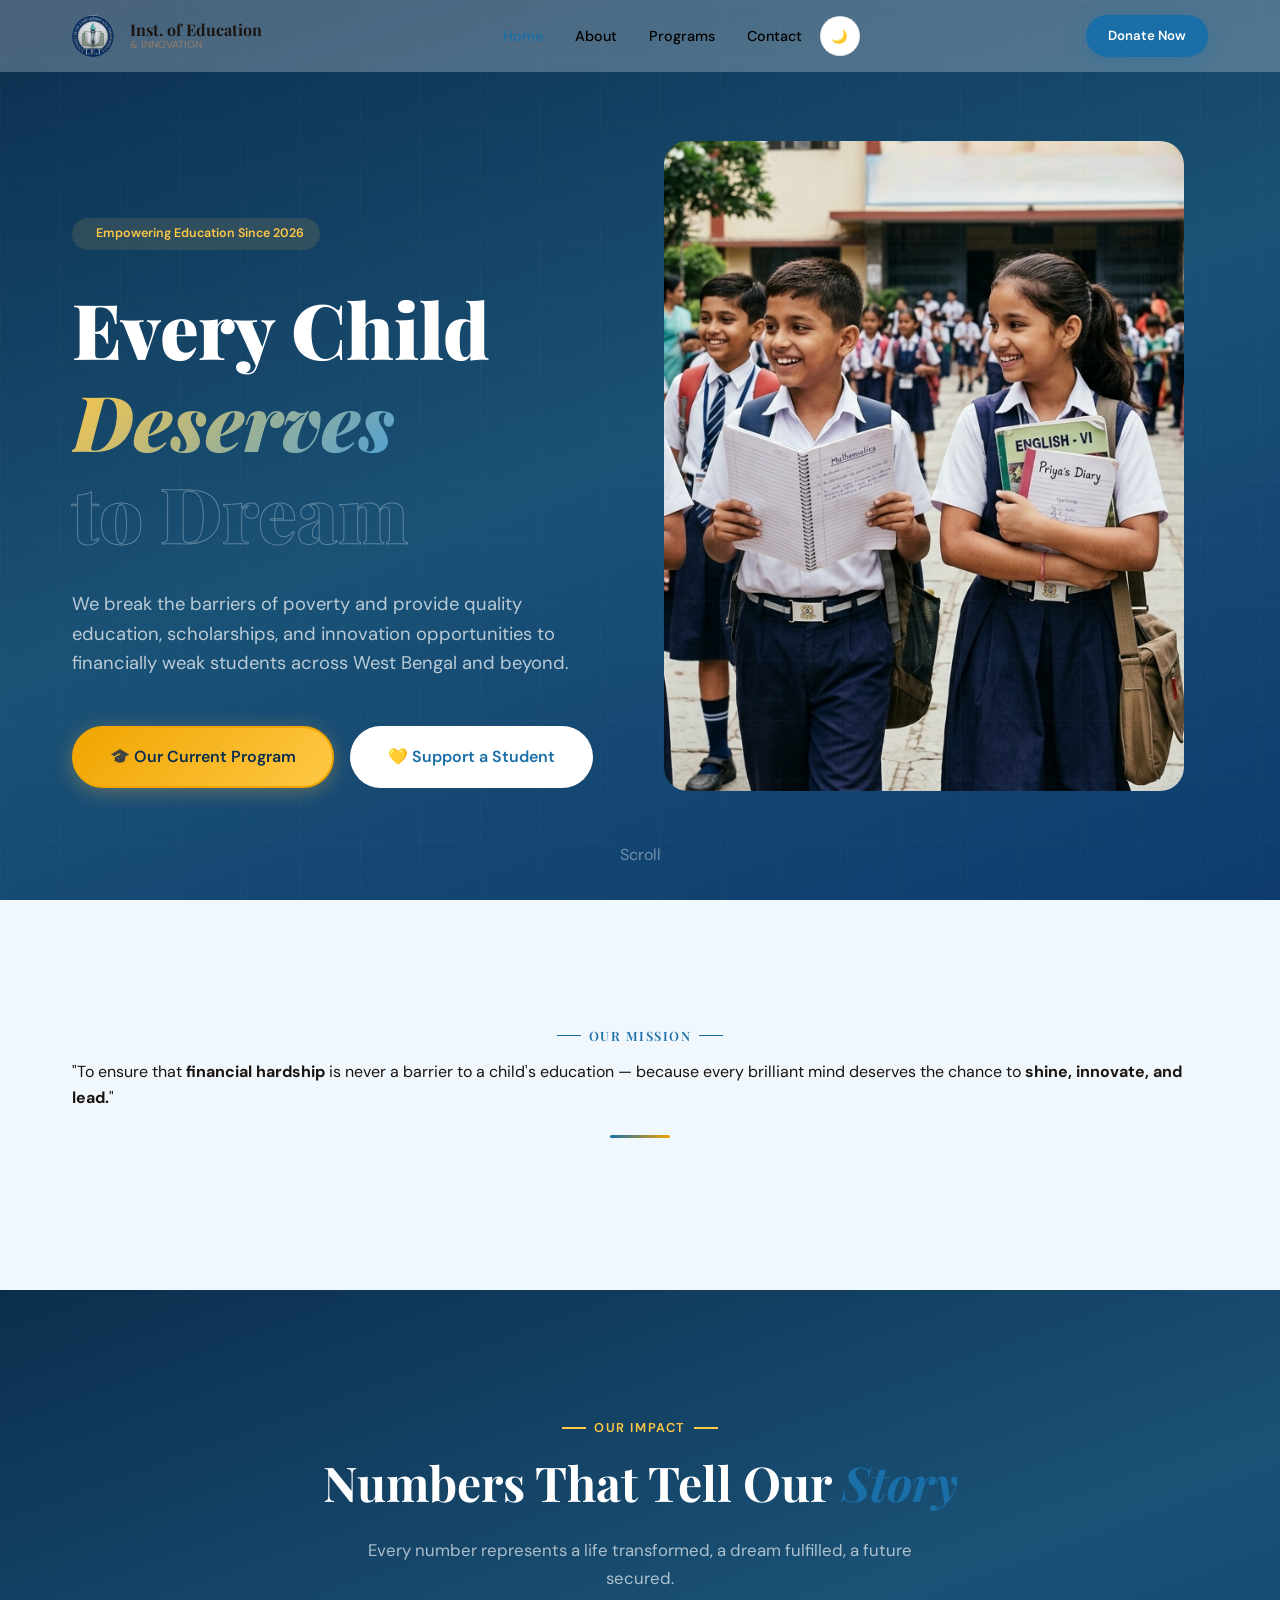
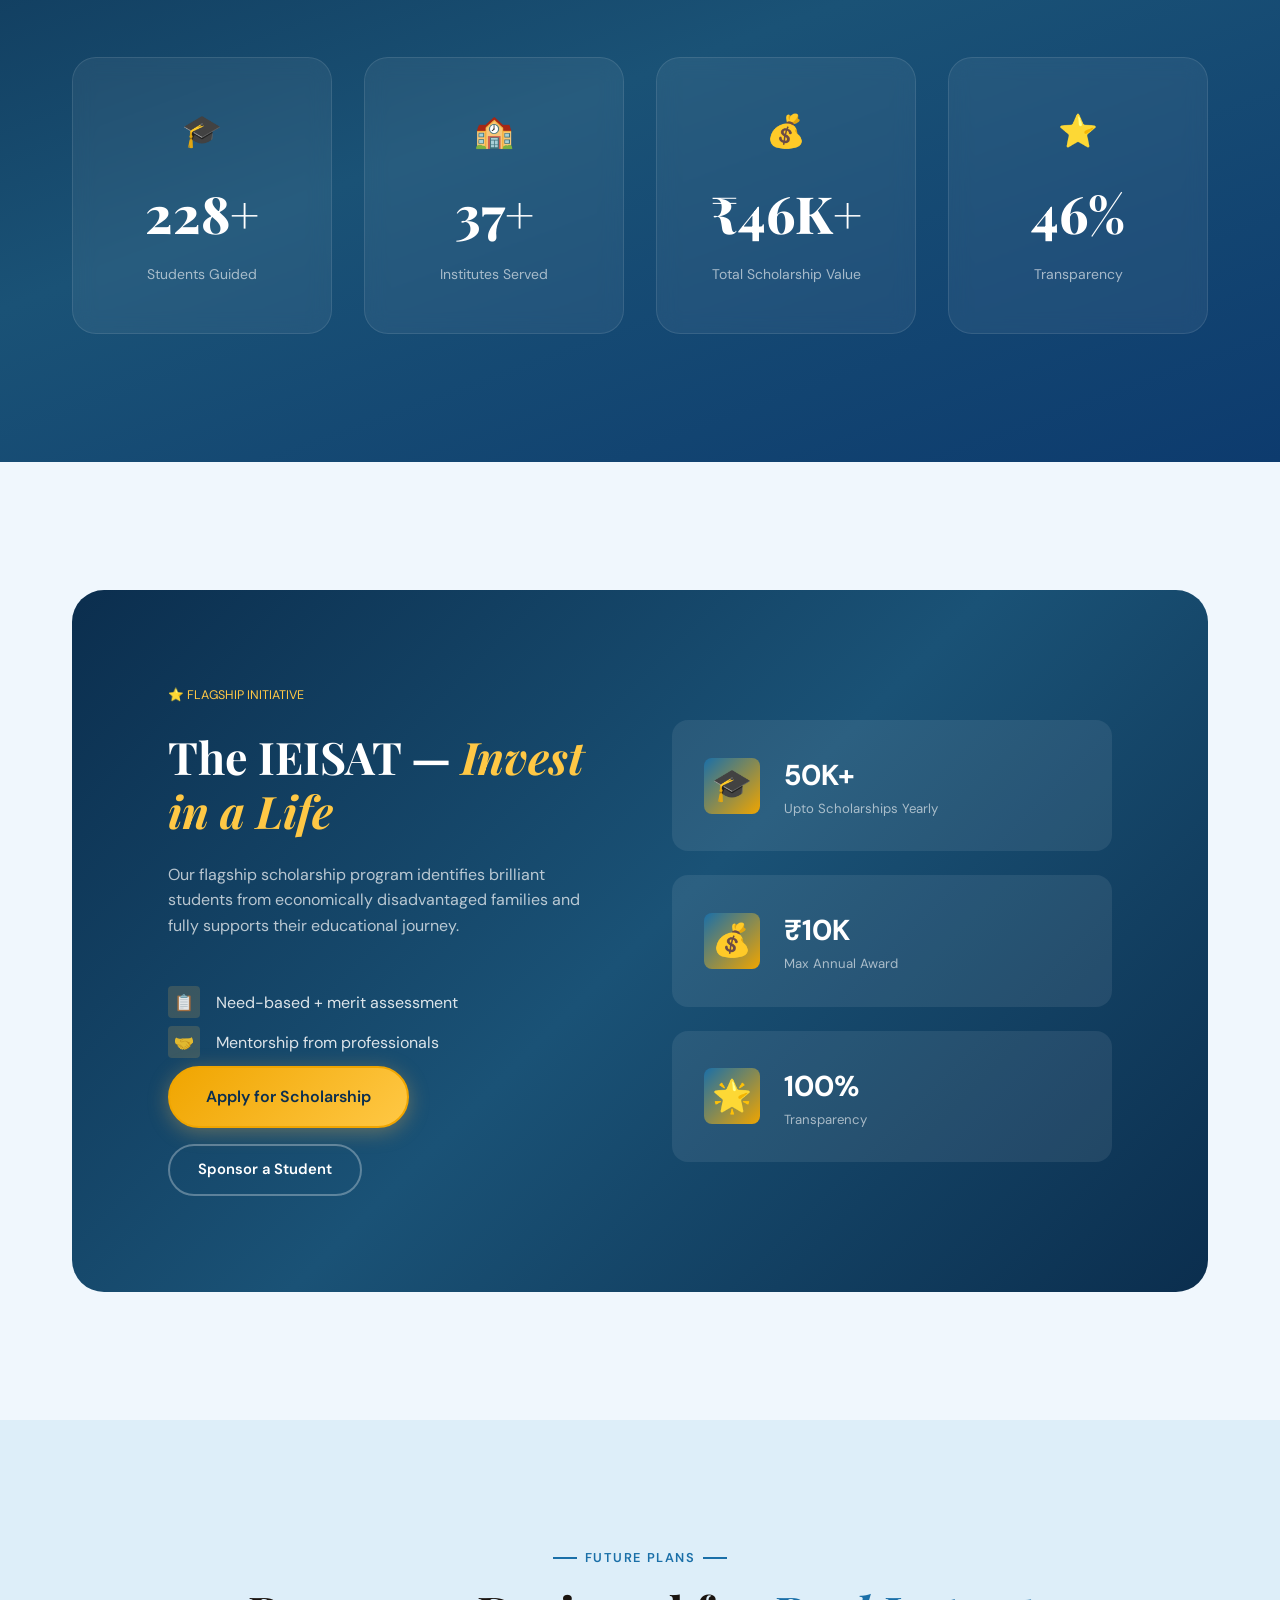
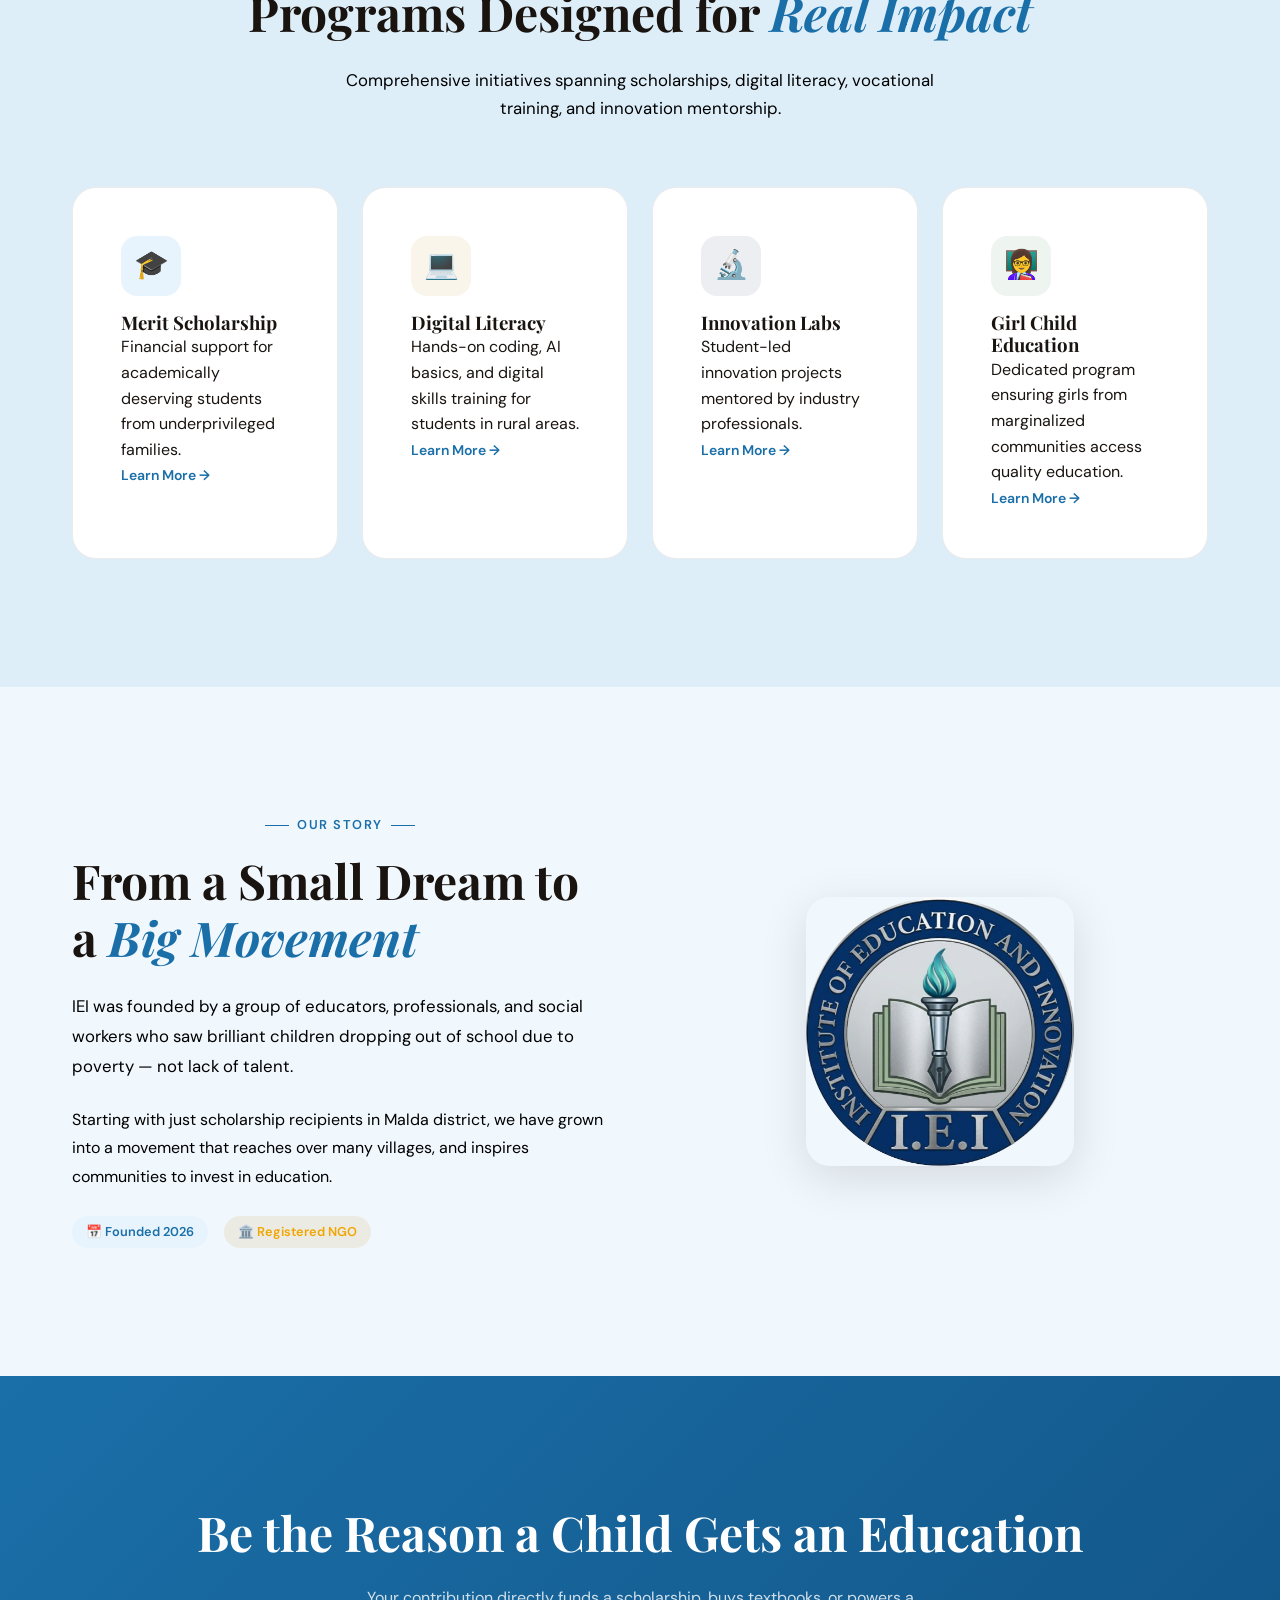
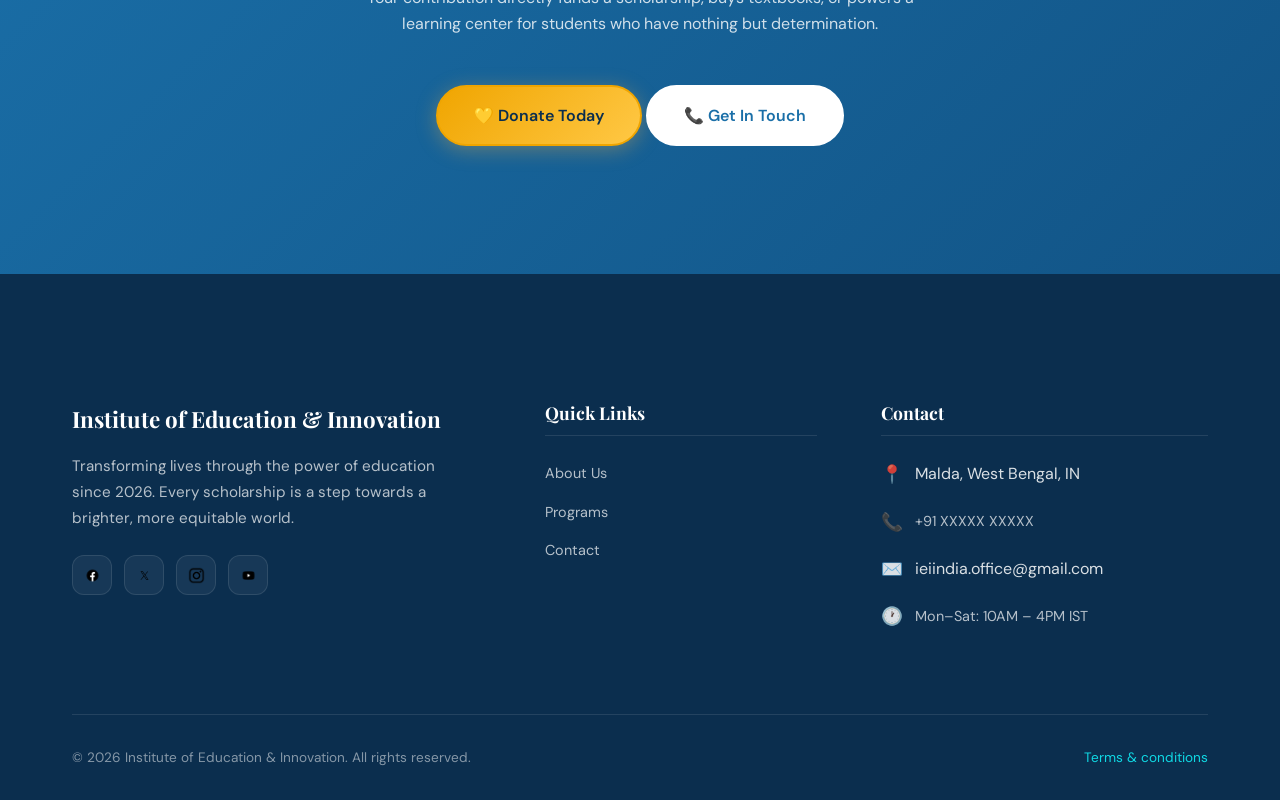
==== commit 4e62cf35: "Add files via upload" ====
--- a/index.html
+++ b/index.html
@@ -1,381 +1,472 @@
-<!doctype html>
-<html lang="en">
-  <head>
-    <meta charset="UTF-8" />
-    <meta name="viewport" content="width=device-width, initial-scale=1.0" />
-    <meta name="description" content="Institute of Education & Innovation — Empowering underprivileged students through scholarships." />
-    <title>Institute of Education & Innovation</title>
-    <link rel="stylesheet" href="/styles.css" />
-  </head>
-  <body>
-    <nav class="navbar" id="navbar">
-      <div class="nav-container">
-        <a href="index.html" class="nav-logo">
-          <div class="nav-logo-icon">
-            <img src="./img/ieilogo.png" alt="IEI" style="width:100%; height:100%; object-fit:cover; border-radius:50%;">
-          </div>
-          <div class="nav-logo-text">
-            <span class="nav-logo-primary">Inst. of Education</span>
-            <span class="nav-logo-secondary">& Innovation</span>
-          </div>
-        </a>
-        <ul class="nav-links">
-          <li><a href="index.html" class="nav-link active">Home</a></li>
-          <li><a href="#abt" class="nav-link">About</a></li>
-          <li><a href="#scholarshipsec" class="nav-link">Programs</a></li>
-          <li><a href="contact.html" class="nav-link">Contact</a></li>
-          <li><button class="theme-toggle" aria-label="Toggle theme">🌙</button></li>
-        </ul>
-        <div class="nav-actions">
-          <a href="contact.html#donate" class="btn btn-primary btn-sm">Donate Now</a>
-        </div>
-        <button class="hamburger" id="hamburger" aria-label="Menu">
-          <span></span><span></span><span></span>
-        </button>
-      </div>
-    </nav>
-   <div class="mobile-overlay" id="mobileOverlay"></div>
-    <nav class="mobile-nav" id="mobileNav">
-      <a href="index.html" class="mobile-nav-link">🏠 Home</a>
-      <a href="index.html#abt" class="mobile-nav-link">ℹ️ About Us</a>
-      <a href="index.html#scholarshipsec" class="mobile-nav-link">📚 Programs</a>
-      <a href="contact.html" class="mobile-nav-link">📞 Contact</a>
-      
-      <button class="mobile-nav-link" id="mobileThemeBtn" style="width: 100%; text-align: left; cursor: pointer; font-family: inherit;">
-        <span class="theme-icon">🌙</span> <span class="theme-text">Dark Mode</span>
-      </button>
-
-      <a href="contact.html#donate" class="btn btn-primary" style="margin-top: 1rem; width: 100%; border-radius: 16px; justify-content: center;">💛 Donate Now</a>
-    </nav>
-
-    <section class="hero-section">
-      <div class="hero-bg">
-        <div class="hero-bg-pattern"></div>
-        <div class="hero-grid-overlay"></div>
-      </div>
-      <div class="container">
-        <div class="grid-2" style="align-items: center; padding: 5rem 0 3rem">
-          <div class="hero-content">
-            <div class="hero-eyebrow">
-              <span class="hero-eyebrow-dot"></span>
-              Empowering Education Since 2026
-            </div>
-            <h1 class="hero-title">
-              Every Child <em>Deserves</em> <span class="hero-title-accent">to Dream</span>
-            </h1>
-            <p class="hero-desc">
-              We break the barriers of poverty and provide quality education,
-              scholarships, and innovation opportunities to financially weak
-              students across West Bengal and beyond.
-            </p>
-            <div class="hero-actions">
-              <a href="#scholarshipsec" class="btn btn-gold btn-lg">🎓 Our Current Program</a>
-              <a href="contact.html#donate" class="btn btn-white btn-lg">💛 Support a Student</a>
-            </div>
-          </div>
-          <div class="hero-image-side">
-            <div class="hero-image-frame">
-              <img src="img/heroimg1.png" alt="Students learning" class="hero-img-main" />
-            </div>
-          </div>
-        </div>
-      </div>
-      <div class="scroll-indicator">
-        <div class="scroll-mouse"><div class="scroll-wheel"></div></div>
-        <span>Scroll</span>
-      </div>
-    </section>
-
-    <section class="section mission-section">
-      <div class="container">
-        <div class="reveal">
-          <p class="section-label">Our Mission</p>
-          <p class="mission-text">
-            "To ensure that <strong>financial hardship</strong> is never a
-            barrier to a child's education — because every brilliant mind
-            deserves the chance to <strong>shine, innovate, and lead.</strong>"
-          </p>
-          <div class="divider"></div>
-        </div>
-      </div>
-    </section>
-
-    <section class="section stats-section">
-      <div class="container">
-        <div class="section-header reveal" style="color: #fff">
-          <p class="section-label" style="color: var(--clr-gold-light)">Our Impact</p>
-          <h2 class="section-title" style="color: #fff">Numbers That Tell Our <em>Story</em></h2>
-          <p class="section-desc" style="color: rgba(255, 255, 255, 0.65)">
-            Every number represents a life transformed, a dream fulfilled, a future secured.
-          </p>
-        </div>
-        <div class="stats-grid">
-          <div class="stat-card reveal delay-1">
-            <span class="stat-icon">🎓</span>
-            <div class="stat-number"><span class="counter" data-target="500">0</span><span class="suffix">+</span></div>
-            <div class="stat-label">Students Guided</div>
-          </div>
-          <div class="stat-card reveal delay-2">
-            <span class="stat-icon">🏫</span>
-            <div class="stat-number"><span class="counter" data-target="80">0</span><span class="suffix">+</span></div>
-            <div class="stat-label">Institutes Served</div>
-          </div>
-          <div class="stat-card reveal delay-3">
-            <span class="stat-icon">💰</span>
-            <div class="stat-number">₹<span class="counter" data-target="100">0</span><span class="suffix">K+</span></div>
-            <div class="stat-label">Total Scholarship Value</div>
-          </div>
-          <div class="stat-card reveal delay-4">
-            <span class="stat-icon">⭐</span>
-            <div class="stat-number"><span class="counter" data-target="100">0</span><span class="suffix">%</span></div>
-            <div class="stat-label">Transparency</div>
-          </div>
-        </div>
-      </div>
-    </section>
-
-    <section class="section scholarship-section" id="scholarshipsec">
-      <div class="container">
-        <div class="scholarship-card-big reveal-scale">
-          <div class="scholarship-content">
-            <div class="scholarship-eyebrow">⭐ Flagship Initiative</div>
-            <h2 class="scholarship-title">The IEISAT — <em>Invest in a Life</em></h2>
-            <p class="scholarship-desc">
-              Our flagship scholarship program identifies brilliant students
-              from economically disadvantaged families and fully supports their
-              educational journey.
-            </p>
-            <div class="scholarship-features">
-              <div class="scholarship-feature"><div class="scholarship-feature-icon">📋</div>Need-based + merit assessment</div>
-              <div class="scholarship-feature"><div class="scholarship-feature-icon">🤝</div>Mentorship from professionals</div>
-            </div>
-            <div style="display: flex; gap: 1rem; flex-wrap: wrap">
-              <a href="https://ieisat.vercel.app" class="btn btn-gold btn-lg">Apply for Scholarship</a>
-              <a href="contact.html#donate" class="btn btn-outline" style="color: #fff; border-color: rgba(255, 255, 255, 0.3)">Sponsor a Student</a>
-            </div>
-          </div>
-          <div class="scholarship-visual">
-            <div class="scholarship-stat-card">
-              <div class="sch-stat-icon">🎓</div>
-              <div><div class="sch-stat-num">50K+</div><div class="sch-stat-lbl">Upto Scholarships Yearly</div></div>
-            </div>
-            <div class="scholarship-stat-card">
-              <div class="sch-stat-icon">💰</div>
-              <div><div class="sch-stat-num">₹10K</div><div class="sch-stat-lbl">Max Annual Award</div></div>
-            </div>
-            <div class="scholarship-stat-card">
-              <div class="sch-stat-icon">🌟</div>
-              <div><div class="sch-stat-num">100%</div><div class="sch-stat-lbl">Transparency</div></div>
-            </div>
-          </div>
-        </div>
-      </div>
-    </section>
-
-    <section class="section programs-section">
-      <div class="container">
-        <div class="section-header reveal">
-          <p class="section-label">Future Plans</p>
-          <h2 class="section-title">Programs Designed for <em>Real Impact</em></h2>
-          <p class="section-desc">Comprehensive initiatives spanning scholarships, digital literacy, vocational training, and innovation mentorship.</p>
-        </div>
-        <div class="grid-4">
-          <div class="program-card reveal delay-1">
-            <div class="program-icon icon-primary">🎓</div>
-            <h3>Merit Scholarship</h3>
-            <p>Financial support for academically deserving students from underprivileged families.</p>
-            <a href="#" class="program-link">Learn More →</a>
-          </div>
-          <div class="program-card reveal delay-2">
-            <div class="program-icon icon-gold">💻</div>
-            <h3>Digital Literacy</h3>
-            <p>Hands-on coding, AI basics, and digital skills training for students in rural areas.</p>
-            <a href="#" class="program-link">Learn More →</a>
-          </div>
-          <div class="program-card reveal delay-3">
-            <div class="program-icon icon-navy">🔬</div>
-            <h3>Innovation Labs</h3>
-            <p>Student-led innovation projects mentored by industry professionals.</p>
-            <a href="#" class="program-link">Learn More →</a>
-          </div>
-          <div class="program-card reveal delay-4">
-            <div class="program-icon icon-green">👩‍🏫</div>
-            <h3>Girl Child Education</h3>
-            <p>Dedicated program ensuring girls from marginalized communities access quality education.</p>
-            <a href="#" class="program-link">Learn More →</a>
-          </div>
-        </div>
-      </div>
-    </section>
-
-    <section class="section" id="abt" style="background:var(--clr-bg)">
-      <div class="container">
-        <div class="grid-2" style="align-items:center;gap:4rem;">
-          <div class="reveal-left">
-            <p class="section-label">Our Story</p>
-            <h2 class="section-title">From a Small Dream to a <em>Big Movement</em></h2>
-            <p style="font-size:1.05rem;color:var(--clr-text-2);line-height:1.8;margin-bottom:1.5rem;">IEI was founded by a group of educators, professionals, and social workers who saw brilliant children dropping out of school due to poverty — not lack of talent.</p>
-            <p style="font-size:1rem;color:var(--clr-text-2);line-height:1.8;margin-bottom:1.5rem;">Starting with just scholarship recipients in Malda district, we have grown into a movement that reaches over many villages, and inspires communities to invest in education.</p>
-            <div style="display:flex;gap:1rem;flex-wrap:wrap;">
-              <div class="badge badge-primary">📅 Founded 2026</div>
-              <div class="badge badge-gold">🏛️ Registered NGO</div>
-            </div>
-          </div>
-          <div class="reveal-right">
-            <img src="img/ieilogo.png" alt="IEI" style="border-radius:24px; width:50%; margin:0 auto; display:block; box-shadow:var(--shadow-lg);">
-          </div>
-        </div>
-      </div>
-    </section>
-
-    <section class="section cta-section">
-      <div class="container">
-        <div class="cta-content reveal">
-          <h2 class="cta-title">Be the Reason a Child Gets an Education</h2>
-          <p class="cta-desc">
-            Your contribution directly funds a scholarship, buys textbooks, or powers a learning center for students who have nothing but determination.
-          </p>
-          <div class="cta-actions">
-            <a href="contact.html#donate" class="btn btn-gold btn-lg">💛 Donate Today</a>
-            <a href="contact.html" class="btn btn-white btn-lg">📞 Get In Touch</a>
-          </div>
-        </div>
-      </div>
-    </section>
-
-    <!-- <footer class="footer">
-      <div class="container">
-        <div class="footer-grid">
-          <div class="footer-brand">
-            <div class="footer-logo-text">Institute of Education & Innovation</div>
-            <p>Transforming lives through the power of education since 2026.</p>
-          </div>
-          <div class="footer-social">
-              <a href="#" class="footer-social-link" aria-label="Facebook"><img src= "img/fblogo.webp"></a>
-              <a href="#" class="footer-social-link" aria-label="Twitter"><img src= "img/xlogo.png"></a>
-              <a href="#" class="footer-social-link" aria-label="Instagram"><img src= "img/insta logo.webp"></a>
-              <a href="#" class="footer-social-link" aria-label="YouTube"><img src= "img/ytlogo.webp"></a>
-            </div>
-          </div>
-          <div class="footer-col">
-            <h4>Quick Links</h4>
-            <ul class="footer-links">
-              <li><a href="#abt" class="footer-link">About Us</a></li>
-              <li><a href="#scholarshipsec" class="footer-link">Programs</a></li>
-              <li><a href="contact.html" class="footer-link">Contact</a></li>
-            </ul>
-          </div>
-          <div class="footer-col">
-            <h4>Reach Us</h4>
-            <div class="footer-contact-item"><span>📍</span><span onclick="window.open('https://www.google.com/maps/search/?api=1&query=Malda+West+Bengal+India', '_blank')" style="cursor: pointer;"title="View on Google Maps">Malda, West Bengal, IN</span></div>
-            <div class="footer-contact-item"><span>📞</span><span>+91 XXXXX XXXXX</span></div>
-            <div class="footer-contact-item"><span>✉️</span><span onclick="window.location.href='mailto:ieiindia.office@gmail.com'" style="cursor: pointer;" title="Click to send an email">ieiindia.office@gmail.com</span></div>
-          </div>
-        </div>
-        <div class="footer-bottom">
-          <span>© 2026 Institute of Education & Innovation. All rights reserved.</span>
-          <span><a href="javascript:void(0)" id="policyTrigger" style="color: rgb(16, 217, 228);">Terms & conditions</a></span>
-        </div>
-      </div>
-    </footer> -->
-
-    <footer class="footer">
-      <div class="container">
-        <div class="footer-grid">
-          
-          <div class="footer-brand">
-            <div class="footer-logo-text">Institute of Education & Innovation</div>
-            <p>Transforming lives through the power of education since 2026. Every scholarship is a step towards a brighter, more equitable world.</p>
-            <div class="footer-social">
-              <a href="#" class="footer-social-link" aria-label="Facebook"><img src="img/fblogo.webp" alt="Facebook"></a>
-              <a href="#" class="footer-social-link" aria-label="Twitter"><img src="img/xlogo.png" alt="Twitter"></a>
-              <a href="#" class="footer-social-link" aria-label="Instagram"><img src="img/insta logo.webp" alt="Instagram"></a>
-              <a href="#" class="footer-social-link" aria-label="YouTube"><img src="img/ytlogo.webp" alt="YouTube"></a>
-            </div>
-          </div>
-
-          <div class="footer-col">
-            <h4>Quick Links</h4>
-            <ul class="footer-links">
-              <li><a href="#abt" class="footer-link">About Us</a></li>
-              <li><a href="#scholarshipsec" class="footer-link">Programs</a></li>
-              <li><a href="contact.html" class="footer-link">Contact</a></li>
-            </ul>
-          </div>
-
-          <div class="footer-col">
-            <h4>Contact</h4>
-            <div class="footer-contact-item">
-              <span>📍</span>
-              <span onclick="window.open('https://www.google.com/maps/search/?api=1&query=Malda+West+Bengal+India', '_blank')" style="cursor: pointer;" title="View on Google Maps">Malda, West Bengal, IN</span>
-            </div>
-            <div class="footer-contact-item">
-              <span>📞</span>
-              <span>+91 XXXXX XXXXX</span>
-            </div>
-            <div class="footer-contact-item">
-              <span>✉️</span>
-              <span onclick="window.location.href='mailto:ieiindia.office@gmail.com'" style="cursor: pointer;" title="Click to send an email">ieiindia.office@gmail.com</span>
-            </div>
-            <div class="footer-contact-item">
-              <span>🕐</span>
-              <span>Mon–Sat: 10AM – 4PM IST</span>
-            </div>
-          </div>
-          
-        </div>
-        
-        <div class="footer-bottom">
-          <span>© 2026 Institute of Education & Innovation. All rights reserved.</span>
-          <span><a href="javascript:void(0)" id="policyTrigger" style="color: rgb(16, 217, 228);">Terms & conditions</a></span>
-        </div>
-      </div>
-    </footer>
-    
-    <div class="policy-modal" id="policyModal">
-    <div class="policy-modal-container glass-container">
-        <button class="policy-cross" id="policyCross">&times;</button>
-        
-        <header class="policy-header">
-            <h1>Legal Disclaimer & Terms of Use</h1>
-            <p class="last-updated">Effective Date: December 2025</p>
-        </header>
-
-        <div class="policy-scroll-body" id="policyScrollBody">
-            <section>
-                <h2>Nature of Information</h2>
-                <p>The information and data presented are for educational purposes. No guarantee is made regarding accuracy. Hypothetical scenarios represent exploration of ideas, not factual reality.</p>
-            </section>
-
-            <section>
-                <h2>Attribution</h2>
-                <p>External resources remain the property of respective owners. Usage is intended under fair use for illustrative purposes.</p>
-            </section>
-
-            <section>
-                <h2>Intellectual Property</h2>
-                <div class="policy-warning">
-                    <strong>CRIMINAL LIABILITY WARNING:</strong> Unauthorized scraping or cloning of this design is strictly forbidden.
-                </div>
-                <p>Original assets are protected by copyright laws. Mirroring assets will be pursued as a legal offense.</p>
-            </section>
-
-            <section>
-                <h2>Limitation of Liability</h2>
-                <p>The owner shall not be held liable for damages arising out of your access to this website.</p>
-            </section>
-
-            <div class="policy-agreement-line">
-                <p>By visiting our website you agree all these terms and policies.</p>
-            </div>
-        </div>
-
-        <div class="policy-footer">
-            <button id="acceptPolicyBtn" class="accept-btn" disabled>I Understood and Accept</button>
-        </div>
-    </div>
-</div>
-    <script src="/script.js"></script>
-
-  </body>
+<!DOCTYPE html>
+<html lang="en">
+<head>
+    <meta charset="UTF-8">
+    <meta name="viewport" content="width=device-width, initial-scale=1.0">
+    
+    <title>IEI: Education Scholarships for Underprivileged Students - West Bengal</title>
+    <meta name="description" content="IEI provides merit-based scholarships, digital literacy, and vocational training to underprivileged students in West Bengal. Support education &amp; change lives.">
+    <meta name="keywords" content="education scholarships West Bengal, scholarships for underprivileged students, NGO scholarships India, merit scholarship, vocational training, digital literacy programs, girl child education, free education, educational assistance">
+    
+    <meta name="author" content="Institute of Education &amp; Innovation">
+    <meta http-equiv="Content-Language" content="en-US">
+    
+    <meta name="robots" content="index, follow, max-snippet:-1, max-image-preview:large, max-video-preview:-1">
+    <meta name="revisit-after" content="7 days">
+    
+    <link rel="canonical" href="https://ieiindia.netlify.app/">
+    
+    <meta name="theme-color" content="#2563eb">
+    <meta name="color-scheme" content="light dark">
+    
+    <meta name="mobile-web-app-capable" content="yes">
+    <meta name="apple-mobile-web-app-capable" content="yes">
+    <meta name="apple-mobile-web-app-status-bar-style" content="black-translucent">
+    <meta name="apple-mobile-web-app-title" content="IEI Scholarships">
+    
+    <meta property="og:type" content="website">
+    <meta property="og:url" content="https://ieiindia.netlify.app/">
+    <meta property="og:title" content="IEI: Education Scholarships for Underprivileged Students">
+    <meta property="og:description" content="Transforming lives through merit-based scholarships, digital literacy, and vocational training in West Bengal.">
+    <meta property="og:image" content="https://ieiindia.netlify.app/img/og-image-1200x630.png">
+    <meta property="og:image:width" content="1200">
+    <meta property="og:image:height" content="630">
+    <meta property="og:image:type" content="image/png">
+    <meta property="og:site_name" content="Institute of Education &amp; Innovation">
+    
+    <meta name="twitter:card" content="summary_large_image">
+    <meta name="twitter:url" content="https://ieiindia.netlify.app/">
+    <meta name="twitter:title" content="IEI: Education Scholarships - Empowering Underprivileged Students">
+    <meta name="twitter:description" content="Merit-based scholarships &amp; education programs for underprivileged students in West Bengal.">
+    <meta name="twitter:image" content="https://ieiindia.netlify.app/img/twitter-image-1200x630.png">
+    <meta name="twitter:creator" content="@ieiindia">
+    
+    <link rel="preload" as="image" href="img/heroimg1.webp" imagesrcset="img/heroimg1.webp 1200w, img/heroimg1-800.webp 800w" imagesizes="(max-width: 768px) 100vw, 1200px">
+    <link rel="dns-prefetch" href="https://fonts.googleapis.com">
+    <link rel="dns-prefetch" href="https://fonts.gstatic.com">
+    
+    <script type="application/ld+json">
+    {
+      "@context": "https://schema.org",
+      "@type": "Organization",
+      "name": "Institute of Education &amp; Innovation",
+      "alternateName": "IEI",
+      "url": "https://ieiindia.netlify.app",
+      "logo": "https://ieiindia.netlify.app/img/ieilogo.png",
+      "image": "https://ieiindia.netlify.app/img/og-image-1200x630.png",
+      "description": "NGO providing merit-based scholarships, digital literacy, and vocational training to underprivileged students in West Bengal, India.",
+      "foundingDate": "2026",
+      "foundingLocation": "Malda, West Bengal, India",
+      "areaServed": {
+        "@type": "State",
+        "name": "West Bengal"
+      },
+      "address": {
+        "@type": "PostalAddress",
+        "streetAddress": "Malda",
+        "addressLocality": "Malda",
+        "addressRegion": "West Bengal",
+        "postalCode": "732101",
+        "addressCountry": "IN"
+      },
+      "contactPoint": {
+        "@type": "ContactPoint",
+        "contactType": "Customer Service",
+        "telephone": "+91-[YOUR-PHONE-NUMBER]",
+        "email": "ieiindia.office@gmail.com",
+        "areaServed": "IN"
+      },
+      "sameAs": [
+        "https://www.facebook.com/ieiindia",
+        "https://twitter.com/ieiindia",
+        "https://www.instagram.com/ieiindia",
+        "https://www.youtube.com/@ieiindia"
+      ],
+      "knowsAbout": [
+        "Education",
+        "Scholarship",
+        "Social Welfare",
+        "Vocational Training",
+        "Digital Literacy",
+        "NGO",
+        "Education Programs"
+      ]
+    }
+    </script>
+    
+    <script type="application/ld+json">
+    {
+      "@context": "https://schema.org",
+      "@type": "NGO",
+      "name": "Institute of Education &amp; Innovation",
+      "url": "https://ieiindia.netlify.app",
+      "image": "https://ieiindia.netlify.app/img/ieilogo.png",
+      "description": "Transforming lives through the power of education - Providing scholarships to underprivileged students",
+      "address": {
+        "@type": "PostalAddress",
+        "addressLocality": "Malda",
+        "addressRegion": "West Bengal",
+        "addressCountry": "IN"
+      }
+    }
+    </script>
+    
+    <script type="application/ld+json">
+    {
+      "@context": "https://schema.org",
+      "@type": "WebSite",
+      "url": "https://ieiindia.netlify.app",
+      "potentialAction": {
+        "@type": "SearchAction",
+        "target": {
+          "@type": "EntryPoint",
+          "urlTemplate": "https://ieiindia.netlify.app/search?q={search_term_string}"
+        },
+        "query-input": "required name=search_term_string"
+      }
+    }
+    </script>
+    
+    <link rel="stylesheet" href="styles.css">
+    <script defer src="script.js"></script>
+    
+    <link rel="shortcut icon" href="img/ieilogo.png" type="image/png">
+    <link rel="icon" href="img/ieilogo.png" type="image/png">
+</head>
+  <body>
+    <nav class="navbar" id="navbar">
+      <div class="nav-container">
+        <a href="index.html" class="nav-logo">
+          <div class="nav-logo-icon">
+            <img src="./img/ieilogo.png" alt="Institute of Education & Innovation (IEI) Logo" class="nav-logo-img">
+          </div>
+          <div class="nav-logo-text">
+            <span class="nav-logo-primary">Inst. of Education</span>
+            <span class="nav-logo-secondary">&amp; Innovation</span>
+          </div>
+        </a>
+        <ul class="nav-links">
+          <li><a href="index.html" class="nav-link active">Home</a></li>
+          <li><a href="#abt" class="nav-link">About</a></li>
+          <li><a href="#scholarshipsec" class="nav-link">Programs</a></li>
+          <li><a href="contact.html" class="nav-link">Contact</a></li>
+          <li><button class="theme-toggle" aria-label="Toggle theme">🌙</button></li>
+        </ul>
+        <div class="nav-actions">
+          <a href="contact.html#donate" class="btn btn-primary btn-sm">Donate Now</a>
+        </div>
+        <button class="hamburger" id="hamburger" aria-label="Menu">
+          <span></span><span></span><span></span>
+        </button>
+      </div>
+    </nav>
+   <div class="mobile-overlay" id="mobileOverlay"></div>
+    <nav class="mobile-nav" id="mobileNav">
+      <a href="index.html" class="mobile-nav-link">🏠 Home</a>
+      <a href="index.html#abt" class="mobile-nav-link">ℹ️ About Us</a>
+      <a href="index.html#scholarshipsec" class="mobile-nav-link">📚 Programs</a>
+      <a href="contact.html" class="mobile-nav-link">📞 Contact</a>
+      
+      <button class="mobile-nav-link mobile-theme-btn-style" id="mobileThemeBtn">
+        <span class="theme-icon">🌙</span> <span class="theme-text">Dark Mode</span>
+      </button>
+
+      <a href="contact.html#donate" class="btn btn-primary mobile-donate-btn">💛 Donate Now</a>
+    </nav>
+
+    <main>
+        <section class="hero-section">
+          <div class="hero-bg">
+            <div class="hero-bg-pattern"></div>
+            <div class="hero-grid-overlay"></div>
+          </div>
+          <div class="container">
+            <div class="grid-2 hero-grid-align">
+              <div class="hero-content">
+                <div class="hero-eyebrow">
+                  <span class="hero-eyebrow-dot"></span>
+                  Empowering Education Since 2026
+                </div>
+                <h1 class="hero-title">
+                  Every Child <em>Deserves</em> <span class="hero-title-accent">to Dream</span>
+                </h1>
+                <p class="hero-desc">
+                  We break the barriers of poverty and provide quality education,
+                  scholarships, and innovation opportunities to financially weak
+                  students across West Bengal and beyond.
+                </p>
+                <div class="hero-actions">
+                  <a href="#scholarshipsec" class="btn btn-gold btn-lg" title="View our current scholarship program">🎓 Our Current Program</a>
+                  <a href="contact.html#donate" class="btn btn-white btn-lg" title="Support an underprivileged student today">💛 Support a Student</a>
+                </div>
+              </div>
+              <div class="hero-image-side">
+                <div class="hero-image-frame">
+                  <img src="img/heroimg1.png" alt="Underprivileged students learning with IEI scholarship support in West Bengal" class="hero-img-main" />
+                </div>
+              </div>
+            </div>
+          </div>
+          <div class="scroll-indicator">
+            <div class="scroll-mouse"><div class="scroll-wheel"></div></div>
+            <span>Scroll</span>
+          </div>
+        </section>
+
+        <section class="section mission-section">
+          <div class="container">
+            <div class="reveal">
+              <h2 class="section-label">Our Mission</h2>
+              <p class="mission-text">
+                "To ensure that <strong>financial hardship</strong> is never a
+                barrier to a child's education — because every brilliant mind
+                deserves the chance to <strong>shine, innovate, and lead.</strong>"
+              </p>
+              <div class="divider"></div>
+            </div>
+          </div>
+        </section>
+
+        <section class="section stats-section">
+          <div class="container">
+            <div class="section-header reveal stats-header-light">
+              <p class="section-label text-gold-light">Our Impact</p>
+              <h2 class="section-title text-white">Numbers That Tell Our <em>Story</em></h2>
+              <p class="section-desc text-white-muted">
+                Every number represents a life transformed, a dream fulfilled, a future secured.
+              </p>
+            </div>
+            <div class="stats-grid">
+              <div class="stat-card reveal delay-1">
+                <span class="stat-icon">🎓</span>
+                <div class="stat-number"><span class="counter" data-target="500">0</span><span class="suffix">+</span></div>
+                <div class="stat-label">Students Guided</div>
+              </div>
+              <div class="stat-card reveal delay-2">
+                <span class="stat-icon">🏫</span>
+                <div class="stat-number"><span class="counter" data-target="80">0</span><span class="suffix">+</span></div>
+                <div class="stat-label">Institutes Served</div>
+              </div>
+              <div class="stat-card reveal delay-3">
+                <span class="stat-icon">💰</span>
+                <div class="stat-number">₹<span class="counter" data-target="100">0</span><span class="suffix">K+</span></div>
+                <div class="stat-label">Total Scholarship Value</div>
+              </div>
+              <div class="stat-card reveal delay-4">
+                <span class="stat-icon">⭐</span>
+                <div class="stat-number"><span class="counter" data-target="100">0</span><span class="suffix">%</span></div>
+                <div class="stat-label">Transparency</div>
+              </div>
+            </div>
+          </div>
+        </section>
+
+        <section class="section scholarship-section" id="scholarshipsec">
+          <div class="container">
+            <div class="scholarship-card-big reveal-scale">
+              <div class="scholarship-content">
+                <div class="scholarship-eyebrow">⭐ Flagship Initiative</div>
+                <h2 class="scholarship-title">The IEISAT — <em>Invest in a Life</em></h2>
+                <p class="scholarship-desc">
+                  Our flagship scholarship program identifies brilliant students
+                  from economically disadvantaged families and fully supports their
+                  educational journey.
+                </p>
+                <div class="scholarship-features">
+                  <div class="scholarship-feature"><div class="scholarship-feature-icon">📋</div>Need-based + merit assessment</div>
+                  <div class="scholarship-feature"><div class="scholarship-feature-icon">🤝</div>Mentorship from professionals</div>
+                </div>
+                <div class="btn-group">
+                  <a href="https://ieisat.vercel.app" class="btn btn-gold btn-lg" title="Apply for the IEISAT scholarship">Apply for Scholarship</a>
+                  <a href="contact.html#donate" class="btn btn-outline btn-outline-light" title="Become a student sponsor">Sponsor a Student</a>
+                </div>
+              </div>
+              <div class="scholarship-visual">
+                <div class="scholarship-stat-card">
+                  <div class="sch-stat-icon">🎓</div>
+                  <div><div class="sch-stat-num">50K+</div><div class="sch-stat-lbl">Upto Scholarships Yearly</div></div>
+                </div>
+                <div class="scholarship-stat-card">
+                  <div class="sch-stat-icon">💰</div>
+                  <div><div class="sch-stat-num">₹10K</div><div class="sch-stat-lbl">Max Annual Award</div></div>
+                </div>
+                <div class="scholarship-stat-card">
+                  <div class="sch-stat-icon">🌟</div>
+                  <div><div class="sch-stat-num">100%</div><div class="sch-stat-lbl">Transparency</div></div>
+                </div>
+              </div>
+            </div>
+          </div>
+        </section>
+
+        <section class="section programs-section">
+          <div class="container">
+            <div class="section-header reveal">
+              <p class="section-label">Future Plans</p>
+              <h2 class="section-title">Programs Designed for <em>Real Impact</em></h2>
+              <p class="section-desc">Comprehensive initiatives spanning scholarships, digital literacy, vocational training, and innovation mentorship.</p>
+            </div>
+            <div class="grid-4">
+              <div class="program-card reveal delay-1">
+                <div class="program-icon icon-primary">🎓</div>
+                <h3>Merit Scholarship</h3>
+                <p>Financial support for academically deserving students from underprivileged families.</p>
+                <a href="#" class="program-link" title="Learn more about our Merit Scholarship">Learn More →</a>
+              </div>
+              <div class="program-card reveal delay-2">
+                <div class="program-icon icon-gold">💻</div>
+                <h3>Digital Literacy</h3>
+                <p>Hands-on coding, AI basics, and digital skills training for students in rural areas.</p>
+                <a href="#" class="program-link" title="Learn more about our Digital Literacy program">Learn More →</a>
+              </div>
+              <div class="program-card reveal delay-3">
+                <div class="program-icon icon-navy">🔬</div>
+                <h3>Innovation Labs</h3>
+                <p>Student-led innovation projects mentored by industry professionals.</p>
+                <a href="#" class="program-link" title="Learn more about Innovation Labs">Learn More →</a>
+              </div>
+              <div class="program-card reveal delay-4">
+                <div class="program-icon icon-green">👩‍🏫</div>
+                <h3>Girl Child Education</h3>
+                <p>Dedicated program ensuring girls from marginalized communities access quality education.</p>
+                <a href="#" class="program-link" title="Learn more about Girl Child Education">Learn More →</a>
+              </div>
+            </div>
+          </div>
+        </section>
+
+        <section class="section section-bg-alt" id="abt">
+          <div class="container">
+            <div class="grid-2 about-grid-align">
+              <div class="reveal-left">
+                <p class="section-label">Our Story</p>
+                <h2 class="section-title">From a Small Dream to a <em>Big Movement</em></h2>
+                <p class="about-text-lead">IEI was founded by a group of educators, professionals, and social workers who saw brilliant children dropping out of school due to poverty — not lack of talent.</p>
+                <p class="about-text-normal">Starting with just scholarship recipients in Malda district, we have grown into a movement that reaches over many villages, and inspires communities to invest in education.</p>
+                <div class="badge-group">
+                  <div class="badge badge-primary">📅 Founded 2026</div>
+                  <div class="badge badge-gold">🏛️ Registered NGO</div>
+                </div>
+              </div>
+              <div class="reveal-right">
+                <img src="img/ieilogo.png" alt="Institute of Education and Innovation registered NGO official logo" class="about-logo-img">
+              </div>
+            </div>
+          </div>
+        </section>
+
+        <section class="section cta-section">
+          <div class="container">
+            <div class="cta-content reveal">
+              <h2 class="cta-title">Be the Reason a Child Gets an Education</h2>
+              <p class="cta-desc">
+                Your contribution directly funds a scholarship, buys textbooks, or powers a learning center for students who have nothing but determination.
+              </p>
+              <div class="cta-actions">
+                <a href="contact.html#donate" class="btn btn-gold btn-lg" title="Donate to support education">💛 Donate Today</a>
+                <a href="contact.html" class="btn btn-white btn-lg" title="Contact the IEI team">📞 Get In Touch</a>
+              </div>
+            </div>
+          </div>
+        </section>
+    </main>
+
+    <footer class="footer">
+      <div class="container">
+        <div class="footer-grid">
+          
+          <div class="footer-brand">
+            <div class="footer-logo-text">Institute of Education &amp; Innovation</div>
+            <p>Transforming lives through the power of education since 2026. Every scholarship is a step towards a brighter, more equitable world.</p>
+            <div class="footer-social">
+              <a href="#" class="footer-social-link" title="Visit IEI Facebook Page" aria-label="Facebook"><img src="img/fblogo.webp" alt="IEI Facebook Page"></a>
+              <a href="#" class="footer-social-link" title="Visit IEI Twitter Profile" aria-label="Twitter"><img src="img/xlogo.png" alt="IEI Twitter Profile"></a>
+              <a href="#" class="footer-social-link" title="Visit IEI Instagram Profile" aria-label="Instagram"><img src="img/insta logo.webp" alt="IEI Instagram Profile"></a>
+              <a href="#" class="footer-social-link" title="Visit IEI YouTube Channel" aria-label="YouTube"><img src="img/ytlogo.webp" alt="IEI YouTube Channel"></a>
+            </div>
+          </div>
+
+          <div class="footer-col">
+            <h4>Quick Links</h4>
+            <ul class="footer-links">
+              <li><a href="#abt" class="footer-link" title="About IEI">About Us</a></li>
+              <li><a href="#scholarshipsec" class="footer-link" title="IEI Educational Programs">Programs</a></li>
+              <li><a href="contact.html" class="footer-link" title="Contact IEI">Contact</a></li>
+            </ul>
+          </div>
+
+          <div class="footer-col">
+            <h4>Contact</h4>
+            <div class="footer-contact-item">
+              <span>📍</span>
+              <a href="https://maps.google.com/?q=Malda,+West+Bengal,+IN" target="_blank" rel="noopener noreferrer" class="footer-contact-link" title="View on Google Maps">Malda, West Bengal, IN</a>
+            </div>
+            <div class="footer-contact-item">
+              <span>📞</span>
+              <span>+91 XXXXX XXXXX</span>
+            </div>
+            <div class="footer-contact-item">
+              <span>✉️</span>
+              <a href="mailto:ieiindia.office@gmail.com" class="footer-contact-link" title="Click to send an email">ieiindia.office@gmail.com</a>
+            </div>
+            <div class="footer-contact-item">
+              <span>🕐</span>
+              <span>Mon–Sat: 10AM – 4PM IST</span>
+            </div>
+          </div>
+          
+        </div>
+        
+        <div class="footer-bottom">
+          <span>© 2026 Institute of Education &amp; Innovation. All rights reserved.</span>
+          <span><a href="javascript:void(0)" id="policyTrigger" class="policy-link-text">Terms &amp; conditions</a></span>
+        </div>
+      </div>
+    </footer>
+    
+    <div class="policy-modal" id="policyModal">
+      <div class="policy-modal-container glass-container">
+          <button class="policy-cross" id="policyCross">×</button>
+          
+          <header class="policy-header">
+              <h2 style="font-size: 1.5rem; margin-bottom: 0.5rem;">Legal Disclaimer &amp; Terms of Use</h2>
+              <p class="last-updated">Effective Date: December 2025</p>
+          </header>
+
+          <div class="policy-scroll-body" id="policyScrollBody">
+              <section>
+                  <h3>Nature of Information</h3>
+                  <p>The information and data presented are for educational purposes. No guarantee is made regarding accuracy. Hypothetical scenarios represent exploration of ideas, not factual reality.</p>
+              </section>
+
+              <section>
+                  <h3>Attribution</h3>
+                  <p>External resources remain the property of respective owners. Usage is intended under fair use for illustrative purposes.</p>
+              </section>
+
+              <section>
+                  <h3>Intellectual Property</h3>
+                  <div class="policy-warning">
+                      <strong>CRIMINAL LIABILITY WARNING:</strong> Unauthorized scraping or cloning of this design is strictly forbidden.
+                  </div>
+                  <p>Original assets are protected by copyright laws. Mirroring assets will be pursued as a legal offense.</p>
+              </section>
+
+              <section>
+                  <h3>Limitation of Liability</h3>
+                  <p>The owner shall not be held liable for damages arising out of your access to this website.</p>
+              </section>
+
+              <div class="policy-agreement-line">
+                  <p>By visiting our website you agree all these terms and policies.</p>
+              </div>
+          </div>
+
+          <div class="policy-footer">
+              <button id="acceptPolicyBtn" class="accept-btn" disabled>I Understood and Accept</button>
+          </div>
+      </div>
+    </div>
+
+  </body>
 </html>
--- a/styles.css
+++ b/styles.css
@@ -684,3 +684,114 @@
   .hero-title { font-size: clamp(1.8rem, 9vw, 2.6rem); }
   .donation-amounts { grid-template-columns: repeat(2, 1fr); }
 }
+
+
+.nav-logo-img {
+    width: 100%;
+    height: 100%;
+    object-fit: cover;
+    border-radius: 50%;
+}
+
+.mobile-theme-btn-style {
+    width: 100%;
+    text-align: left;
+    cursor: pointer;
+    font-family: inherit;
+    background: transparent;
+    border: none;
+    color: inherit;
+}
+
+.mobile-donate-btn {
+    margin-top: 1rem;
+    width: 100%;
+    border-radius: 16px;
+    justify-content: center;
+}
+
+/* Hero Section */
+.hero-grid-align {
+    align-items: center;
+    padding: 5rem 0 3rem;
+}
+
+/* Stats Section */
+.stats-header-light { color: #fff; }
+.text-gold-light { color: var(--clr-gold-light); }
+.text-white { color: #fff; }
+.text-white-muted { color: rgba(255, 255, 255, 0.65); }
+
+/* Buttons */
+.btn-group {
+    display: flex;
+    gap: 1rem;
+    flex-wrap: wrap;
+}
+
+.btn-outline-light {
+    color: #fff;
+    border-color: rgba(255, 255, 255, 0.3);
+}
+
+.btn-outline-light:hover {
+    background: rgba(255, 255, 255, 0.1);
+}
+
+/* About Section */
+.section-bg-alt { background: var(--clr-bg); }
+.about-grid-align {
+    align-items: center;
+    gap: 4rem;
+}
+
+.about-text-lead {
+    font-size: 1.05rem;
+    color: var(--clr-text-2);
+    line-height: 1.8;
+    margin-bottom: 1.5rem;
+}
+
+.about-text-normal {
+    font-size: 1rem;
+    color: var(--clr-text-2);
+    line-height: 1.8;
+    margin-bottom: 1.5rem;
+}
+
+.badge-group {
+    display: flex;
+    gap: 1rem;
+    flex-wrap: wrap;
+}
+
+.about-logo-img {
+    border-radius: 24px;
+    width: 50%;
+    margin: 0 auto;
+    display: block;
+    box-shadow: var(--shadow-lg);
+}
+
+/* Footer Links & Accessibility */
+.footer-contact-link {
+    color: inherit;
+    text-decoration: none;
+    cursor: pointer;
+    transition: opacity 0.3s ease;
+}
+
+.footer-contact-link:hover {
+    opacity: 0.8;
+    text-decoration: underline;
+}
+
+.policy-link-text {
+    color: rgb(16, 217, 228);
+    text-decoration: none;
+    cursor: pointer;
+}
+
+.policy-link-text:hover {
+    text-decoration: underline;
+}
